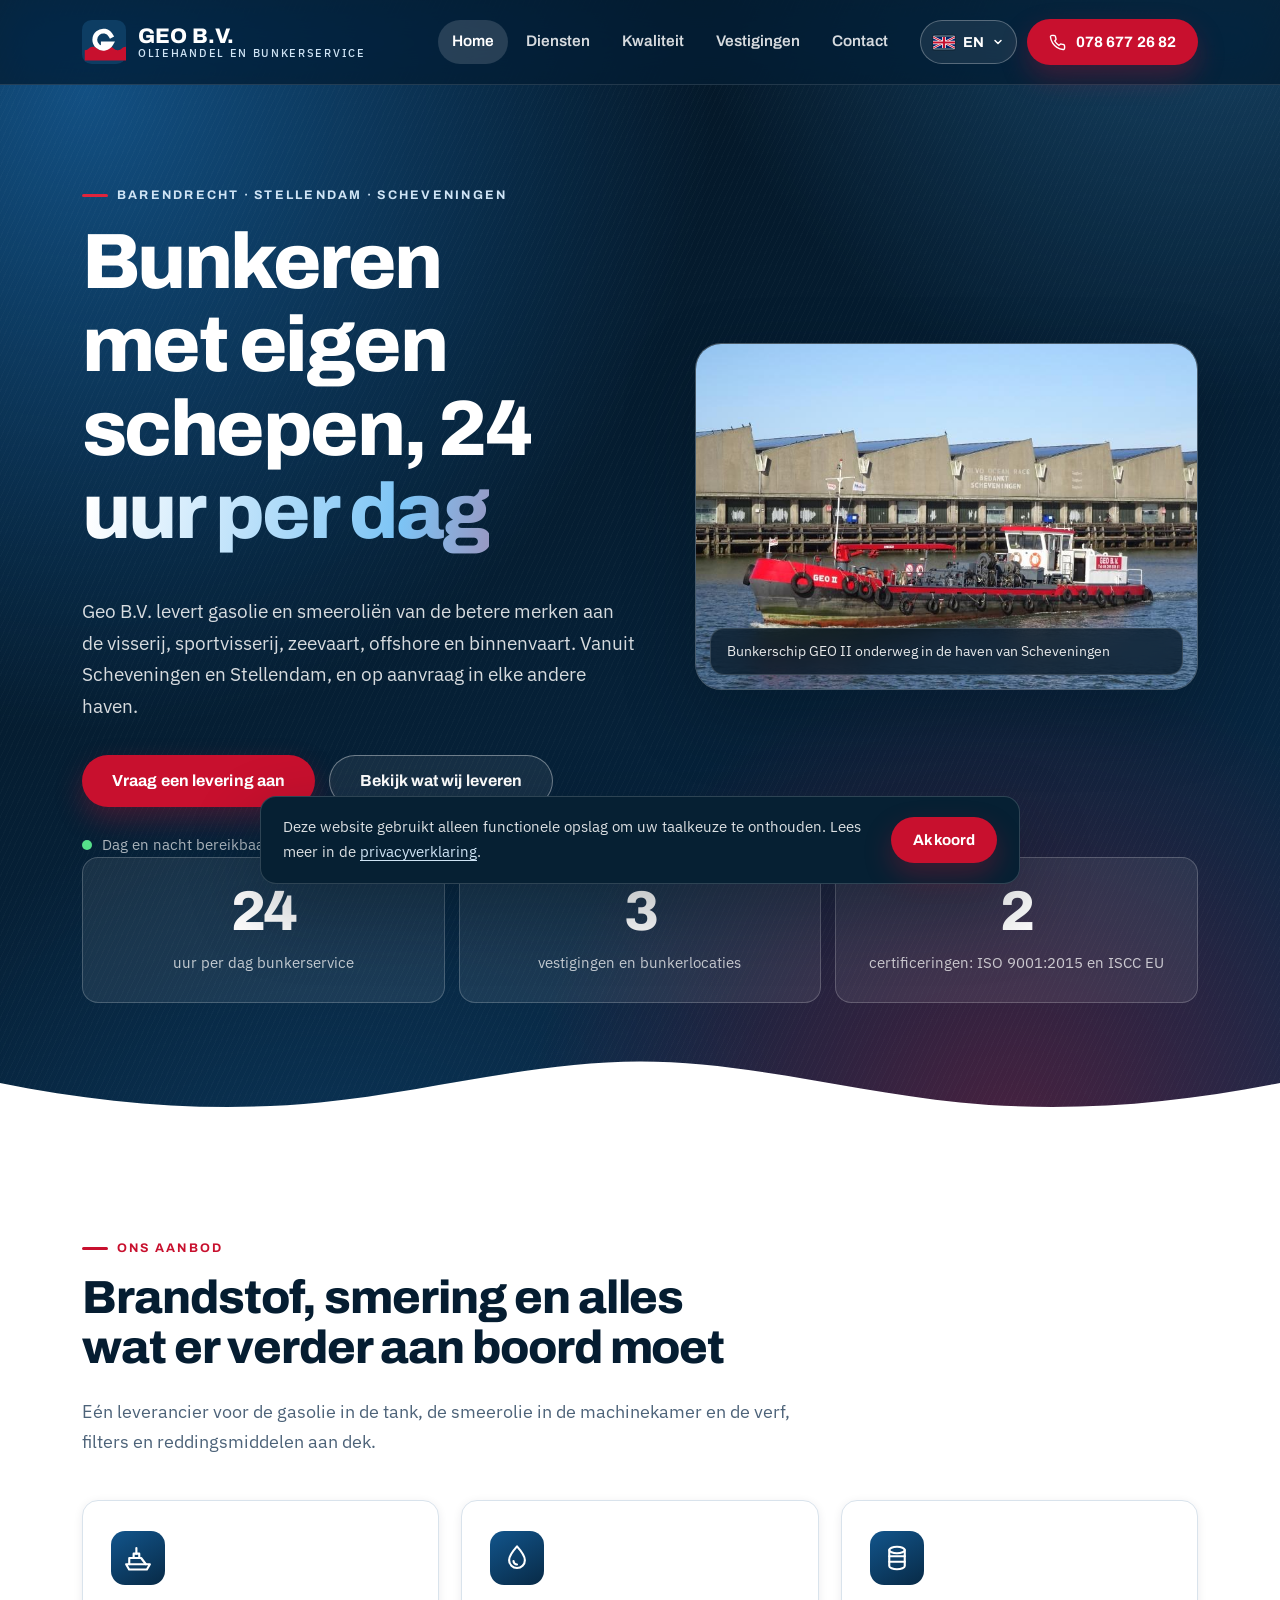
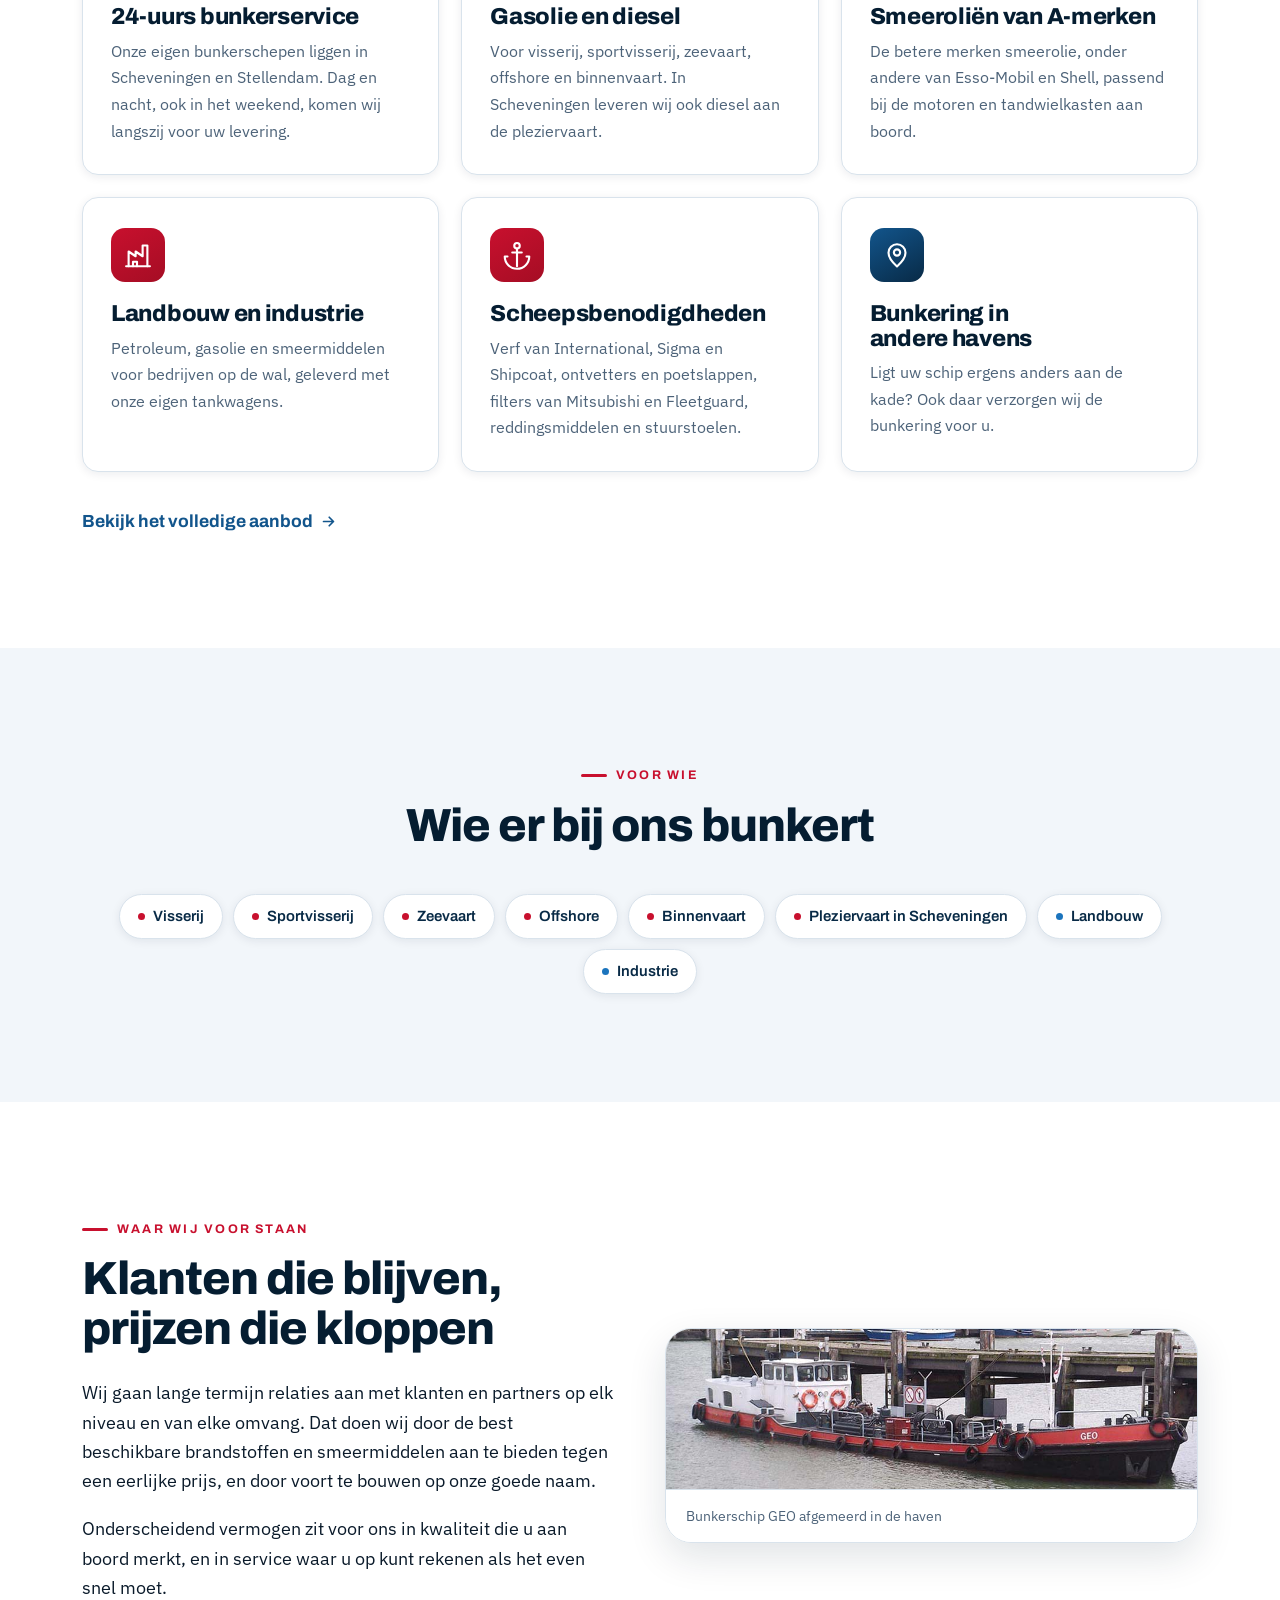
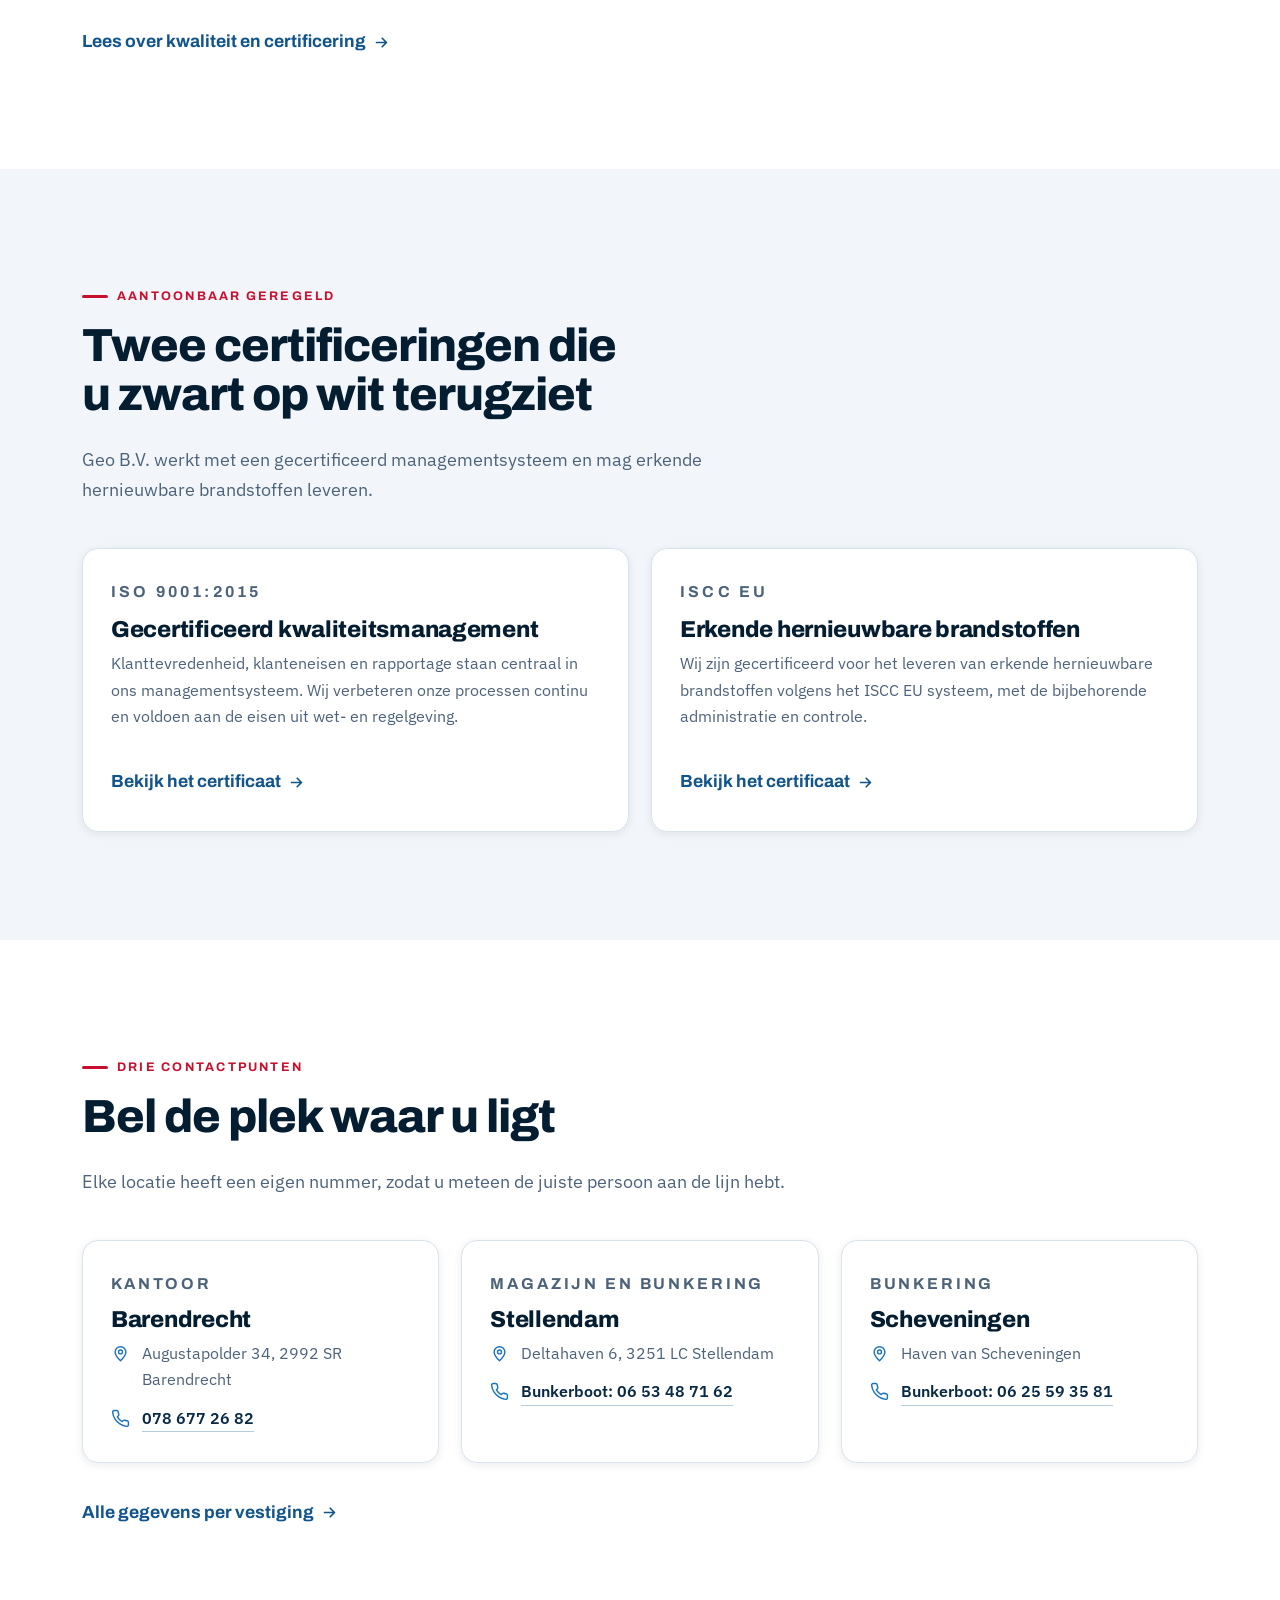
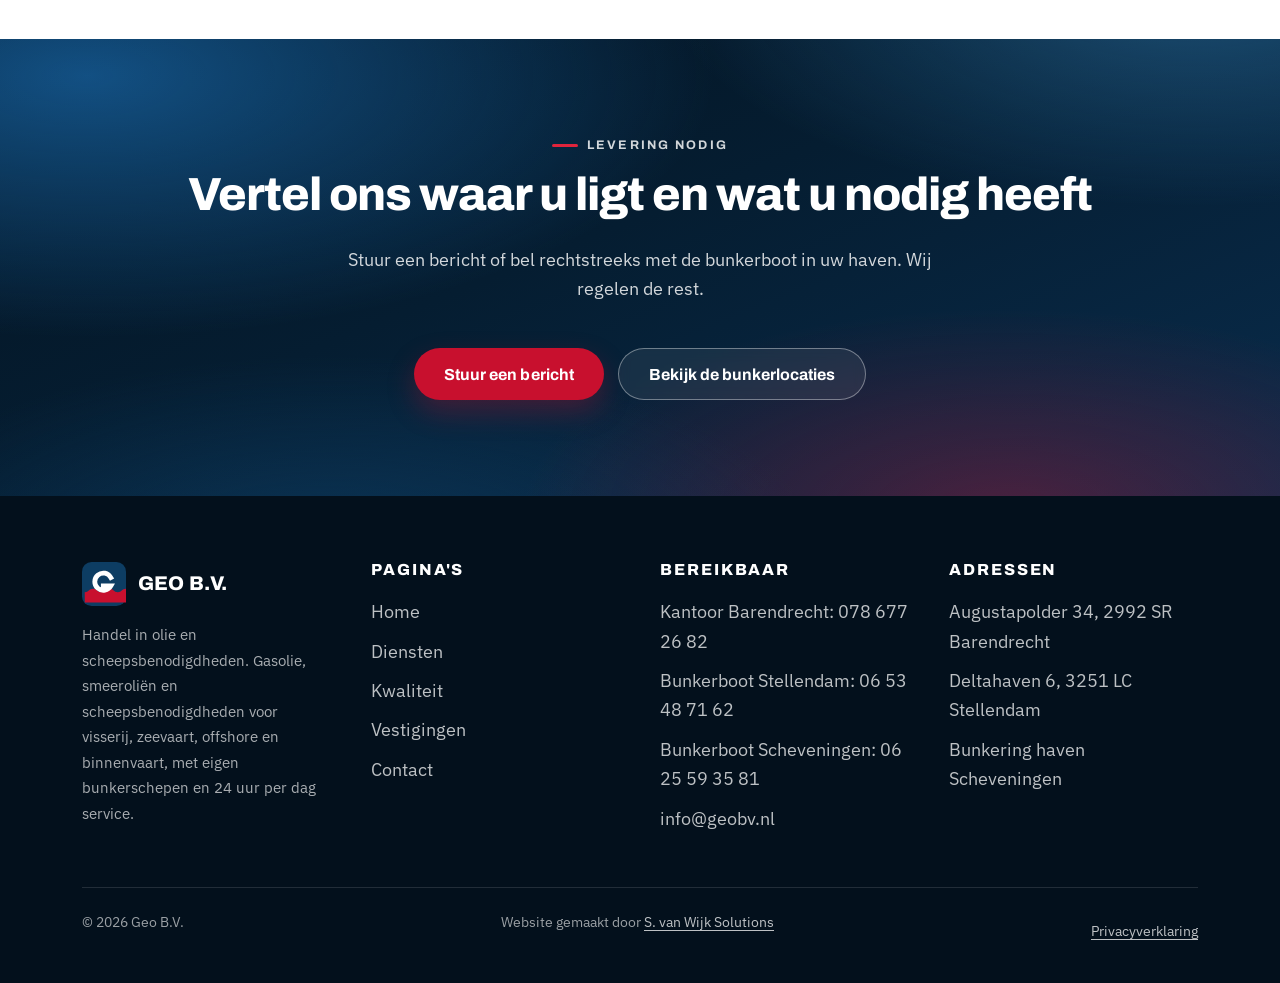
==== index.html @ a7a68b5f "Projectbasis: huisstijl, header/footer, homepage en Pages-workflow Losse HTML/CSS/JS zonder framewor" ====
<!DOCTYPE html>
<html lang="nl">
<head>
<meta charset="UTF-8">
<meta name="viewport" content="width=device-width, initial-scale=1.0">
<meta name="robots" content="noindex, nofollow">
<title>Geo B.V. | Oliehandel en 24-uurs bunkerservice</title>
<meta name="description" content="Geo B.V. levert gasolie, smeeroliën en scheepsbenodigdheden met eigen bunkerschepen vanuit Scheveningen en Stellendam aan visserij, zeevaart, offshore en binnenvaart.">
<link rel="canonical" href="https://svanwijksolutions.github.io/geo/index.html">
<link rel="alternate" hreflang="nl" href="https://svanwijksolutions.github.io/geo/index.html?lang=nl">
<link rel="alternate" hreflang="en" href="https://svanwijksolutions.github.io/geo/index.html?lang=en">
<link rel="alternate" hreflang="x-default" href="https://svanwijksolutions.github.io/geo/index.html">
<link rel="icon" href="assets/images/favicon.svg" type="image/svg+xml">
<link rel="icon" href="assets/images/favicon.ico" sizes="any">
<link rel="apple-touch-icon" href="assets/images/apple-touch-icon.png">
<meta property="og:type" content="website">
<meta property="og:locale" content="nl_NL">
<meta property="og:site_name" content="Geo B.V.">
<meta property="og:title" content="Geo B.V. | Oliehandel en 24-uurs bunkerservice">
<meta property="og:description" content="Gasolie, smeeroliën en scheepsbenodigdheden met eigen bunkerschepen vanuit Scheveningen en Stellendam.">
<meta property="og:url" content="https://svanwijksolutions.github.io/geo/index.html">
<meta property="og:image" content="https://svanwijksolutions.github.io/geo/assets/images/bunkerschip-geo-ii-scheveningen.jpg">
<meta name="twitter:card" content="summary_large_image">
<link rel="preconnect" href="https://fonts.googleapis.com">
<link rel="preconnect" href="https://fonts.gstatic.com" crossorigin>
<link href="https://fonts.googleapis.com/css2?family=Archivo:wght@400..900&family=IBM+Plex+Sans:wght@400;500;600&display=swap" rel="stylesheet">
<link rel="stylesheet" href="style.css">
<script type="application/ld+json">
{
  "@context": "https://schema.org",
  "@type": "Organization",
  "name": "Geo B.V.",
  "description": "Handel in olie en scheepsbenodigdheden met 24-uurs bunkerservice.",
  "url": "https://www.geobv.nl/",
  "email": "info@geobv.nl",
  "telephone": "+31786772682",
  "address": {
    "@type": "PostalAddress",
    "streetAddress": "Augustapolder 34",
    "postalCode": "2992 SR",
    "addressLocality": "Barendrecht",
    "addressCountry": "NL"
  },
  "contactPoint": [
    { "@type": "ContactPoint", "contactType": "kantoor", "telephone": "+31786772682", "areaServed": "NL" },
    { "@type": "ContactPoint", "contactType": "bunkerboot Stellendam", "telephone": "+31653487162", "areaServed": "NL" },
    { "@type": "ContactPoint", "contactType": "bunkerboot Scheveningen", "telephone": "+31625593581", "areaServed": "NL" }
  ],
  "hasCredential": ["ISO 9001:2015", "ISCC EU"]
}
</script>
</head>
<body data-page="index">
<a class="skip-link" href="#main" data-i18n="a11y.skip">Direct naar de inhoud</a>
<div id="header-placeholder"></div>

<main id="main">

  <!-- Hero -->
  <section class="hero">
    <div class="aurora" aria-hidden="true"></div>
    <div class="grain" aria-hidden="true"></div>
    <div class="wrap">
      <div class="hero-grid">
        <div class="hero-copy">
          <p class="eyebrow eyebrow--light anim" data-i18n="hero.eyebrow">Barendrecht · Stellendam · Scheveningen</p>
          <h1 class="anim d1" data-i18n-html="hero.title">Bunkeren met eigen schepen, <span class="accent">24 uur per dag</span></h1>
          <p class="hero-sub anim d2" data-i18n="hero.sub">Geo B.V. levert gasolie en smeeroliën van de betere merken aan de visserij, sportvisserij, zeevaart, offshore en binnenvaart. Vanuit Scheveningen en Stellendam, en op aanvraag in elke andere haven.</p>
          <div class="hero-actions anim d3">
            <a class="btn btn--primary" href="contact.html#formulier" data-i18n="hero.ctaPrimary">Vraag een levering aan</a>
            <a class="btn btn--ghost" href="diensten.html" data-i18n="hero.ctaSecondary">Bekijk wat wij leveren</a>
          </div>
          <p class="hero-note anim d4"><span class="pulse-dot" aria-hidden="true"></span><span data-i18n="hero.note">Dag en nacht bereikbaar voor bunkeringen</span></p>
        </div>

        <figure class="hero-figure anim d2">
          <img src="assets/images/bunkerschip-geo-ii-scheveningen.jpg"
               width="768" height="528" loading="eager" decoding="async"
               alt="Bunkerschip GEO II van Geo B.V. vaart langs de kade in de haven van Scheveningen"
               data-i18n-attr="alt:img.heroShip">
          <figcaption data-i18n="hero.caption">Bunkerschip GEO II onderweg in de haven van Scheveningen</figcaption>
        </figure>
      </div>

      <div class="stats stats--onhero anim d5">
        <div class="stat">
          <span class="stat-num" data-count="24"><span class="value">24</span></span>
          <span class="stat-label" data-i18n="stats.hours">uur per dag bunkerservice</span>
        </div>
        <div class="stat">
          <span class="stat-num" data-count="3"><span class="value">3</span></span>
          <span class="stat-label" data-i18n="stats.locations">vestigingen en bunkerlocaties</span>
        </div>
        <div class="stat">
          <span class="stat-num" data-count="2"><span class="value">2</span></span>
          <span class="stat-label" data-i18n="stats.certs">certificeringen: ISO 9001:2015 en ISCC EU</span>
        </div>
      </div>
    </div>

    <svg class="hero-wave" viewBox="0 0 1440 90" preserveAspectRatio="none" aria-hidden="true" focusable="false">
      <path d="M0 46c120 24 240 34 360 22s240-46 360-46 240 34 360 46 240 2 360-22v44H0z" fill="#ffffff"></path>
    </svg>
  </section>

  <!-- Diensten -->
  <section class="section">
    <div class="wrap">
      <div class="section-head reveal">
        <p class="eyebrow" data-i18n="services.eyebrow">Ons aanbod</p>
        <h2 data-i18n="services.title">Brandstof, smering en alles wat er verder aan boord moet</h2>
        <p class="lead" data-i18n="services.lead">Eén leverancier voor de gasolie in de tank, de smeerolie in de machinekamer en de verf, filters en reddingsmiddelen aan dek.</p>
      </div>

      <div class="grid grid--3">
        <article class="card reveal s1">
          <div class="card-icon" aria-hidden="true">
            <svg viewBox="0 0 24 24" fill="none" stroke="#ffffff" stroke-width="1.7" stroke-linecap="round" stroke-linejoin="round"><path d="M2.5 17h19l-2.4 4.2H4.9z"></path><path d="M5 17v-5h9.5l3.8 5"></path><path d="M8.5 12V8.5H13V12"></path><path d="M10.7 8.5V4"></path></svg>
          </div>
          <h3 data-i18n="services.s1.title">24-uurs bunkerservice</h3>
          <p data-i18n="services.s1.text">Onze eigen bunkerschepen liggen in Scheveningen en Stellendam. Dag en nacht, ook in het weekend, komen wij langszij voor uw levering.</p>
        </article>

        <article class="card reveal s2">
          <div class="card-icon" aria-hidden="true">
            <svg viewBox="0 0 24 24" fill="none" stroke="#ffffff" stroke-width="1.7" stroke-linecap="round" stroke-linejoin="round"><path d="M12 2.7s6.3 7 6.3 11a6.3 6.3 0 1 1-12.6 0c0-4 6.3-11 6.3-11z"></path><path d="M9.2 14.4a2.8 2.8 0 0 0 2.8 2.8"></path></svg>
          </div>
          <h3 data-i18n="services.s2.title">Gasolie en diesel</h3>
          <p data-i18n="services.s2.text">Voor visserij, sportvisserij, zeevaart, offshore en binnenvaart. In Scheveningen leveren wij ook diesel aan de pleziervaart.</p>
        </article>

        <article class="card reveal s3">
          <div class="card-icon" aria-hidden="true">
            <svg viewBox="0 0 24 24" fill="none" stroke="#ffffff" stroke-width="1.7" stroke-linecap="round" stroke-linejoin="round"><ellipse cx="12" cy="5.6" rx="6.2" ry="2.6"></ellipse><path d="M5.8 5.6v12.8c0 1.4 2.8 2.6 6.2 2.6s6.2-1.2 6.2-2.6V5.6"></path><path d="M5.8 10.6h12.4M5.8 15h12.4"></path></svg>
          </div>
          <h3 data-i18n="services.s3.title">Smeeroliën van A-merken</h3>
          <p data-i18n="services.s3.text">De betere merken smeerolie, onder andere van Esso-Mobil en Shell, passend bij de motoren en tandwielkasten aan boord.</p>
        </article>

        <article class="card reveal s1">
          <div class="card-icon card-icon--red" aria-hidden="true">
            <svg viewBox="0 0 24 24" fill="none" stroke="#ffffff" stroke-width="1.7" stroke-linecap="round" stroke-linejoin="round"><path d="M2.5 21h19"></path><path d="M4.5 21V9.2l5.6 3.8V9.2l5.6 3.8V4.4h3.8V21"></path><path d="M8 21v-3.6h3.2V21"></path></svg>
          </div>
          <h3 data-i18n="services.s4.title">Landbouw en industrie</h3>
          <p data-i18n="services.s4.text">Petroleum, gasolie en smeermiddelen voor bedrijven op de wal, geleverd met onze eigen tankwagens.</p>
        </article>

        <article class="card reveal s2">
          <div class="card-icon card-icon--red" aria-hidden="true">
            <svg viewBox="0 0 24 24" fill="none" stroke="#ffffff" stroke-width="1.7" stroke-linecap="round" stroke-linejoin="round"><circle cx="12" cy="4.6" r="2.2"></circle><path d="M12 6.8V21"></path><path d="M8.2 10h7.6"></path><path d="M4.4 13.2H2.2a9.8 9.8 0 0 0 19.6 0h-2.2"></path></svg>
          </div>
          <h3 data-i18n="services.s5.title">Scheepsbenodigdheden</h3>
          <p data-i18n="services.s5.text">Verf van International, Sigma en Shipcoat, ontvetters en poetslappen, filters van Mitsubishi en Fleetguard, reddingsmiddelen en stuurstoelen.</p>
        </article>

        <article class="card reveal s3">
          <div class="card-icon" aria-hidden="true">
            <svg viewBox="0 0 24 24" fill="none" stroke="#ffffff" stroke-width="1.7" stroke-linecap="round" stroke-linejoin="round"><path d="M12 21.2s6.8-6.2 6.8-11a6.8 6.8 0 1 0-13.6 0c0 4.8 6.8 11 6.8 11z"></path><circle cx="12" cy="10" r="2.5"></circle></svg>
          </div>
          <h3 data-i18n="services.s6.title">Bunkering in andere havens</h3>
          <p data-i18n="services.s6.text">Ligt uw schip ergens anders aan de kade? Ook daar verzorgen wij de bunkering voor u.</p>
        </article>
      </div>

      <p class="reveal" style="margin-top:34px">
        <a class="textlink" href="diensten.html">
          <span data-i18n="services.more">Bekijk het volledige aanbod</span>
          <svg width="17" height="17" viewBox="0 0 24 24" fill="none" stroke="currentColor" stroke-width="2.4" stroke-linecap="round" stroke-linejoin="round" aria-hidden="true" focusable="false"><path d="M5 12h14M13 6l6 6-6 6"></path></svg>
        </a>
      </p>
    </div>
  </section>

  <!-- Sectoren -->
  <section class="section section--tight section--sand">
    <div class="wrap">
      <div class="section-head section-head--center reveal">
        <p class="eyebrow" data-i18n="sectors.eyebrow">Voor wie</p>
        <h2 data-i18n="sectors.title">Wie er bij ons bunkert</h2>
      </div>
      <ul class="chips reveal s1" style="justify-content:center">
        <li><span class="chip" data-i18n="sectors.c1">Visserij</span></li>
        <li><span class="chip" data-i18n="sectors.c2">Sportvisserij</span></li>
        <li><span class="chip" data-i18n="sectors.c3">Zeevaart</span></li>
        <li><span class="chip" data-i18n="sectors.c4">Offshore</span></li>
        <li><span class="chip" data-i18n="sectors.c5">Binnenvaart</span></li>
        <li><span class="chip" data-i18n="sectors.c6">Pleziervaart in Scheveningen</span></li>
        <li><span class="chip chip--plain" data-i18n="sectors.c7">Landbouw</span></li>
        <li><span class="chip chip--plain" data-i18n="sectors.c8">Industrie</span></li>
      </ul>
    </div>
  </section>

  <!-- Verhaal -->
  <section class="section">
    <div class="wrap">
      <div class="split">
        <div class="reveal">
          <p class="eyebrow" data-i18n="story.eyebrow">Waar wij voor staan</p>
          <h2 data-i18n="story.title">Klanten die blijven, prijzen die kloppen</h2>
          <p data-i18n="story.p1">Wij gaan lange termijn relaties aan met klanten en partners op elk niveau en van elke omvang. Dat doen wij door de best beschikbare brandstoffen en smeermiddelen aan te bieden tegen een eerlijke prijs, en door voort te bouwen op onze goede naam.</p>
          <p data-i18n="story.p2">Onderscheidend vermogen zit voor ons in kwaliteit die u aan boord merkt, en in service waar u op kunt rekenen als het even snel moet.</p>
          <p style="margin-top:24px">
            <a class="textlink" href="kwaliteit.html">
              <span data-i18n="story.link">Lees over kwaliteit en certificering</span>
              <svg width="17" height="17" viewBox="0 0 24 24" fill="none" stroke="currentColor" stroke-width="2.4" stroke-linecap="round" stroke-linejoin="round" aria-hidden="true" focusable="false"><path d="M5 12h14M13 6l6 6-6 6"></path></svg>
            </a>
          </p>
        </div>
        <figure class="band reveal s2">
          <img src="assets/images/bunkerschip-geo-afgemeerd.jpg"
               width="903" height="272" loading="lazy" decoding="async"
               alt="Bunkerschip GEO van Geo B.V. afgemeerd langs een houten steiger"
               data-i18n-attr="alt:img.shipMoored">
          <figcaption data-i18n="story.caption">Bunkerschip GEO afgemeerd in de haven</figcaption>
        </figure>
      </div>
    </div>
  </section>

  <!-- Certificering -->
  <section class="section section--sand">
    <div class="wrap">
      <div class="section-head reveal">
        <p class="eyebrow" data-i18n="certs.eyebrow">Aantoonbaar geregeld</p>
        <h2 data-i18n="certs.title">Twee certificeringen die u zwart op wit terugziet</h2>
        <p class="lead" data-i18n="certs.lead">Geo B.V. werkt met een gecertificeerd managementsysteem en mag erkende hernieuwbare brandstoffen leveren.</p>
      </div>

      <div class="grid grid--2">
        <article class="card reveal s1">
          <p class="card-index">ISO 9001:2015</p>
          <h3 data-i18n="certs.iso.title">Gecertificeerd kwaliteitsmanagement</h3>
          <p data-i18n="certs.iso.text">Klanttevredenheid, klanteneisen en rapportage staan centraal in ons managementsysteem. Wij verbeteren onze processen continu en voldoen aan de eisen uit wet- en regelgeving.</p>
          <div class="card-foot">
            <a class="textlink" href="kwaliteit.html">
              <span data-i18n="certs.iso.link">Bekijk het certificaat</span>
              <svg width="17" height="17" viewBox="0 0 24 24" fill="none" stroke="currentColor" stroke-width="2.4" stroke-linecap="round" stroke-linejoin="round" aria-hidden="true" focusable="false"><path d="M5 12h14M13 6l6 6-6 6"></path></svg>
            </a>
          </div>
        </article>

        <article class="card reveal s2">
          <p class="card-index">ISCC EU</p>
          <h3 data-i18n="certs.iscc.title">Erkende hernieuwbare brandstoffen</h3>
          <p data-i18n="certs.iscc.text">Wij zijn gecertificeerd voor het leveren van erkende hernieuwbare brandstoffen volgens het ISCC EU systeem, met de bijbehorende administratie en controle.</p>
          <div class="card-foot">
            <a class="textlink" href="kwaliteit.html">
              <span data-i18n="certs.iscc.link">Bekijk het certificaat</span>
              <svg width="17" height="17" viewBox="0 0 24 24" fill="none" stroke="currentColor" stroke-width="2.4" stroke-linecap="round" stroke-linejoin="round" aria-hidden="true" focusable="false"><path d="M5 12h14M13 6l6 6-6 6"></path></svg>
            </a>
          </div>
        </article>
      </div>
    </div>
  </section>

  <!-- Vestigingen -->
  <section class="section">
    <div class="wrap">
      <div class="section-head reveal">
        <p class="eyebrow" data-i18n="loc.eyebrow">Drie contactpunten</p>
        <h2 data-i18n="loc.title">Bel de plek waar u ligt</h2>
        <p class="lead" data-i18n="loc.lead">Elke locatie heeft een eigen nummer, zodat u meteen de juiste persoon aan de lijn hebt.</p>
      </div>

      <div class="grid grid--3">
        <article class="card loc-card reveal s1">
          <p class="loc-role" data-i18n="loc.a.role">Kantoor</p>
          <h3>Barendrecht</h3>
          <ul class="loc-list">
            <li>
              <svg viewBox="0 0 24 24" fill="none" stroke="currentColor" stroke-width="1.8" stroke-linecap="round" stroke-linejoin="round" aria-hidden="true" focusable="false"><path d="M12 21.2s6.8-6.2 6.8-11a6.8 6.8 0 1 0-13.6 0c0 4.8 6.8 11 6.8 11z"></path><circle cx="12" cy="10" r="2.5"></circle></svg>
              <span>Augustapolder 34, 2992 SR Barendrecht</span>
            </li>
            <li>
              <svg viewBox="0 0 24 24" fill="none" stroke="currentColor" stroke-width="1.8" stroke-linecap="round" stroke-linejoin="round" aria-hidden="true" focusable="false"><path d="M22 16.9v3a2 2 0 0 1-2.2 2 19.8 19.8 0 0 1-8.6-3.1 19.5 19.5 0 0 1-6-6A19.8 19.8 0 0 1 2.1 4.2 2 2 0 0 1 4.1 2h3a2 2 0 0 1 2 1.7c.1 1 .4 1.9.7 2.8a2 2 0 0 1-.5 2.1L8.1 9.9a16 16 0 0 0 6 6l1.3-1.2a2 2 0 0 1 2.1-.5c.9.3 1.8.6 2.8.7a2 2 0 0 1 1.7 2z"></path></svg>
              <a href="tel:+31786772682">078 677 26 82</a>
            </li>
          </ul>
        </article>

        <article class="card loc-card reveal s2">
          <p class="loc-role" data-i18n="loc.b.role">Magazijn en bunkering</p>
          <h3>Stellendam</h3>
          <ul class="loc-list">
            <li>
              <svg viewBox="0 0 24 24" fill="none" stroke="currentColor" stroke-width="1.8" stroke-linecap="round" stroke-linejoin="round" aria-hidden="true" focusable="false"><path d="M12 21.2s6.8-6.2 6.8-11a6.8 6.8 0 1 0-13.6 0c0 4.8 6.8 11 6.8 11z"></path><circle cx="12" cy="10" r="2.5"></circle></svg>
              <span>Deltahaven 6, 3251 LC Stellendam</span>
            </li>
            <li>
              <svg viewBox="0 0 24 24" fill="none" stroke="currentColor" stroke-width="1.8" stroke-linecap="round" stroke-linejoin="round" aria-hidden="true" focusable="false"><path d="M22 16.9v3a2 2 0 0 1-2.2 2 19.8 19.8 0 0 1-8.6-3.1 19.5 19.5 0 0 1-6-6A19.8 19.8 0 0 1 2.1 4.2 2 2 0 0 1 4.1 2h3a2 2 0 0 1 2 1.7c.1 1 .4 1.9.7 2.8a2 2 0 0 1-.5 2.1L8.1 9.9a16 16 0 0 0 6 6l1.3-1.2a2 2 0 0 1 2.1-.5c.9.3 1.8.6 2.8.7a2 2 0 0 1 1.7 2z"></path></svg>
              <a href="tel:+31653487162"><span data-i18n="loc.boat">Bunkerboot</span>: 06 53 48 71 62</a>
            </li>
          </ul>
        </article>

        <article class="card loc-card reveal s3">
          <p class="loc-role" data-i18n="loc.c.role">Bunkering</p>
          <h3>Scheveningen</h3>
          <ul class="loc-list">
            <li>
              <svg viewBox="0 0 24 24" fill="none" stroke="currentColor" stroke-width="1.8" stroke-linecap="round" stroke-linejoin="round" aria-hidden="true" focusable="false"><path d="M12 21.2s6.8-6.2 6.8-11a6.8 6.8 0 1 0-13.6 0c0 4.8 6.8 11 6.8 11z"></path><circle cx="12" cy="10" r="2.5"></circle></svg>
              <span data-i18n="loc.c.place">Haven van Scheveningen</span>
            </li>
            <li>
              <svg viewBox="0 0 24 24" fill="none" stroke="currentColor" stroke-width="1.8" stroke-linecap="round" stroke-linejoin="round" aria-hidden="true" focusable="false"><path d="M22 16.9v3a2 2 0 0 1-2.2 2 19.8 19.8 0 0 1-8.6-3.1 19.5 19.5 0 0 1-6-6A19.8 19.8 0 0 1 2.1 4.2 2 2 0 0 1 4.1 2h3a2 2 0 0 1 2 1.7c.1 1 .4 1.9.7 2.8a2 2 0 0 1-.5 2.1L8.1 9.9a16 16 0 0 0 6 6l1.3-1.2a2 2 0 0 1 2.1-.5c.9.3 1.8.6 2.8.7a2 2 0 0 1 1.7 2z"></path></svg>
              <a href="tel:+31625593581"><span data-i18n="loc.boat">Bunkerboot</span>: 06 25 59 35 81</a>
            </li>
          </ul>
        </article>
      </div>

      <p class="reveal" style="margin-top:34px">
        <a class="textlink" href="vestigingen.html">
          <span data-i18n="loc.more">Alle gegevens per vestiging</span>
          <svg width="17" height="17" viewBox="0 0 24 24" fill="none" stroke="currentColor" stroke-width="2.4" stroke-linecap="round" stroke-linejoin="round" aria-hidden="true" focusable="false"><path d="M5 12h14M13 6l6 6-6 6"></path></svg>
        </a>
      </p>
    </div>
  </section>

  <!-- CTA -->
  <section class="cta-band">
    <div class="aurora" aria-hidden="true"></div>
    <div class="wrap cta-inner">
      <p class="eyebrow eyebrow--light" data-i18n="cta.eyebrow">Levering nodig</p>
      <h2 data-i18n="cta.title">Vertel ons waar u ligt en wat u nodig heeft</h2>
      <p data-i18n="cta.text">Stuur een bericht of bel rechtstreeks met de bunkerboot in uw haven. Wij regelen de rest.</p>
      <div class="cta-actions">
        <a class="btn btn--primary" href="contact.html#formulier" data-i18n="cta.button">Stuur een bericht</a>
        <a class="btn btn--ghost" href="vestigingen.html" data-i18n="cta.button2">Bekijk de bunkerlocaties</a>
      </div>
    </div>
  </section>

</main>

<div id="footer-placeholder"></div>

<div class="cookiebar" role="region" aria-label="Cookiemelding" data-i18n-attr="aria-label:cookie.aria">
  <p data-i18n-html="cookie.text">Deze website gebruikt alleen functionele opslag om uw taalkeuze te onthouden. Lees meer in de <a href="privacy.html">privacyverklaring</a>.</p>
  <button type="button" class="btn btn--primary btn--sm" data-i18n="cookie.accept">Akkoord</button>
</div>

<script src="js/script.js" defer></script>
</body>
</html>
---- style.css ----
/* ==========================================================================
   Geo B.V. — huisstijl blauw / rood / wit
   ========================================================================== */

:root {
  --navy-950: #03101c;
  --navy-900: #051d31;
  --navy-850: #06253c;
  --navy-800: #082a46;
  --navy-700: #0d3d63;
  --blue-600: #12558c;
  --blue-500: #1b74bd;
  --blue-400: #3f9ee0;
  --blue-200: #cfe4f5;
  --red-700: #a50d24;
  --red-600: #c8102e;
  --red-500: #e0243c;
  --white: #ffffff;
  --sand: #f2f6fa;
  --sand-2: #e8eff6;
  --line: #d9e3ec;
  --ink: #0a1a2a;
  --ink-soft: #4d6379;

  --font-display: "Archivo", "Arial Narrow", "Helvetica Neue", Helvetica, Arial, sans-serif;
  --font-body: "IBM Plex Sans", "Segoe UI", system-ui, -apple-system, Helvetica, Arial, sans-serif;

  --wrap: 1180px;
  --radius-s: 10px;
  --radius-m: 16px;
  --radius-l: 26px;

  --shadow-s: 0 2px 10px rgba(5, 29, 49, .08);
  --shadow-m: 0 14px 38px rgba(5, 29, 49, .12);
  --shadow-l: 0 28px 70px rgba(3, 16, 28, .30);

  --header-h: 84px;
  --ease: cubic-bezier(.22, .68, .32, 1);
}

*, *::before, *::after { box-sizing: border-box; }

html {
  scroll-behavior: smooth;
  scroll-padding-top: calc(var(--header-h) + 16px);
  -webkit-text-size-adjust: 100%;
}

body {
  margin: 0;
  font-family: var(--font-body);
  font-size: 17px;
  line-height: 1.68;
  color: var(--ink);
  background: var(--white);
  overflow-x: hidden;
}

img { max-width: 100%; display: block; }

h1, h2, h3, h4 {
  font-family: var(--font-display);
  color: var(--navy-900);
  margin: 0 0 .55em;
  line-height: 1.06;
  letter-spacing: -.022em;
  font-weight: 800;
  text-wrap: balance;
}

h1 { font-size: clamp(2.35rem, 6.2vw, 4.5rem); }
h2 { font-size: clamp(1.85rem, 3.9vw, 2.9rem); }
h3 { font-size: clamp(1.18rem, 1.9vw, 1.44rem); letter-spacing: -.012em; }
h4 { font-size: 1.05rem; letter-spacing: -.008em; }

p { margin: 0 0 1.15rem; }
p:last-child { margin-bottom: 0; }

a { color: var(--blue-600); text-decoration-thickness: 1px; text-underline-offset: 3px; }
a:hover { color: var(--red-600); }

ul { margin: 0 0 1.15rem; padding-left: 1.15rem; }
li { margin-bottom: .4rem; }

:focus-visible {
  outline: 3px solid var(--blue-400);
  outline-offset: 3px;
  border-radius: 4px;
}

.wrap { width: 100%; max-width: var(--wrap); margin: 0 auto; padding: 0 22px; }
.narrow { max-width: 820px; margin-left: auto; margin-right: auto; }

.section { padding: 76px 0; position: relative; }
.section--tight { padding: 56px 0; }
.section--sand { background: var(--sand); }
.section--line { border-top: 1px solid var(--line); }

.section-head { max-width: 720px; margin-bottom: 44px; }
.section-head--center { margin-left: auto; margin-right: auto; text-align: center; }

.eyebrow {
  display: inline-flex;
  align-items: center;
  gap: .55rem;
  font-family: var(--font-display);
  font-size: .78rem;
  font-weight: 700;
  letter-spacing: .18em;
  text-transform: uppercase;
  color: var(--red-600);
  margin: 0 0 .9rem;
}
.eyebrow::before {
  content: "";
  width: 26px;
  height: 3px;
  border-radius: 2px;
  background: var(--red-600);
}
.eyebrow--light { color: var(--blue-200); }
.eyebrow--light::before { background: var(--red-500); }

.lead { font-size: 1.1rem; color: var(--ink-soft); }
.lead-light { font-size: 1.1rem; color: rgba(255, 255, 255, .82); }

.skip-link {
  position: absolute;
  left: -9999px;
  top: 0;
  z-index: 200;
  background: var(--white);
  color: var(--navy-900);
  padding: 14px 20px;
  font-weight: 600;
  border-radius: 0 0 10px 0;
}
.skip-link:focus { left: 0; }

/* ---------- Knoppen ---------- */
.btn {
  display: inline-flex;
  align-items: center;
  justify-content: center;
  gap: .6rem;
  min-height: 52px;
  padding: 15px 30px;
  border: 0;
  border-radius: 999px;
  font-family: var(--font-display);
  font-size: 1rem;
  font-weight: 700;
  letter-spacing: .006em;
  line-height: 1.2;
  text-decoration: none;
  cursor: pointer;
  transition: transform .32s var(--ease), box-shadow .32s var(--ease), background-color .25s var(--ease), color .25s var(--ease);
}
.btn:hover { transform: translateY(-2px) scale(1.02); }
.btn:active { transform: translateY(0) scale(1); }

.btn--primary {
  background: var(--red-600);
  color: var(--white);
  box-shadow: 0 12px 28px rgba(200, 16, 46, .30);
}
.btn--primary:hover {
  background: var(--red-500);
  color: var(--white);
  box-shadow: 0 18px 40px rgba(200, 16, 46, .42);
}

.btn--ghost {
  background: rgba(255, 255, 255, .07);
  color: var(--white);
  border: 1.5px solid rgba(255, 255, 255, .38);
  backdrop-filter: blur(6px);
  -webkit-backdrop-filter: blur(6px);
}
.btn--ghost:hover {
  background: rgba(255, 255, 255, .16);
  border-color: rgba(255, 255, 255, .70);
  color: var(--white);
}

.btn--outline {
  background: transparent;
  color: var(--navy-800);
  border: 1.5px solid var(--line);
}
.btn--outline:hover { background: var(--navy-800); border-color: var(--navy-800); color: var(--white); }

.btn--sm { min-height: 46px; padding: 12px 22px; font-size: .94rem; }

.textlink {
  display: inline-flex;
  align-items: center;
  gap: .45rem;
  font-family: var(--font-display);
  font-weight: 700;
  color: var(--blue-600);
  text-decoration: none;
  border-bottom: 2px solid transparent;
  padding-bottom: 2px;
  transition: color .22s var(--ease), border-color .22s var(--ease);
}
.textlink:hover { color: var(--red-600); border-bottom-color: var(--red-600); }
.textlink svg { transition: transform .28s var(--ease); }
.textlink:hover svg { transform: translateX(4px); }
.textlink--light { color: var(--blue-200); }
.textlink--light:hover { color: var(--white); border-bottom-color: var(--red-500); }

/* ---------- Header ---------- */
.site-header {
  position: fixed;
  inset: 0 0 auto 0;
  z-index: 100;
  background: rgba(5, 29, 49, .78);
  backdrop-filter: blur(20px) saturate(150%);
  -webkit-backdrop-filter: blur(20px) saturate(150%);
  border-bottom: 1px solid rgba(255, 255, 255, .12);
  transition: background-color .3s var(--ease), border-color .3s var(--ease), box-shadow .3s var(--ease);
}
.site-header.scrolled {
  background: rgba(4, 22, 39, .95);
  box-shadow: 0 12px 34px rgba(3, 16, 28, .34);
}

.header-inner {
  display: flex;
  align-items: center;
  gap: 18px;
  height: var(--header-h);
  transition: height .3s var(--ease);
}
.site-header.scrolled .header-inner { height: 66px; }

.brand {
  display: inline-flex;
  align-items: center;
  gap: 12px;
  text-decoration: none;
  margin-right: auto;
  transition: transform .3s var(--ease);
}
.brand:hover { transform: scale(1.02); }
.brand-mark { width: 44px; height: 44px; flex: 0 0 auto; transition: width .3s var(--ease), height .3s var(--ease); }
.site-header.scrolled .brand-mark { width: 38px; height: 38px; }
.brand-text { display: flex; flex-direction: column; line-height: 1.05; }
.brand-name {
  font-family: var(--font-display);
  font-weight: 800;
  font-size: 1.32rem;
  letter-spacing: .01em;
  color: var(--white);
}
.brand-sub {
  font-size: .66rem;
  letter-spacing: .16em;
  text-transform: uppercase;
  color: var(--blue-200);
  font-weight: 500;
}

.nav-links { display: none; list-style: none; margin: 0; padding: 0; gap: 4px; }
.nav-links li { margin: 0; }
.nav-links a {
  display: inline-flex;
  align-items: center;
  min-height: 44px;
  padding: 8px 14px;
  border-radius: 999px;
  font-family: var(--font-display);
  font-size: .96rem;
  font-weight: 600;
  color: rgba(255, 255, 255, .84);
  text-decoration: none;
  transition: color .22s var(--ease), background-color .22s var(--ease);
}
.nav-links a:hover { color: var(--white); background: rgba(255, 255, 255, .12); }
.nav-links a.is-current { color: var(--white); background: rgba(255, 255, 255, .14); }

.header-actions { display: flex; align-items: center; gap: 10px; }
.header-cta { display: none; }

/* Taalswitcher (desktop dropdown met vlaggen) */
.lang-switch { display: none; position: relative; }
.lang-current {
  display: inline-flex;
  align-items: center;
  gap: 8px;
  min-height: 44px;
  padding: 8px 12px;
  border-radius: 999px;
  border: 1.5px solid rgba(255, 255, 255, .28);
  background: rgba(255, 255, 255, .08);
  color: var(--white);
  font-family: var(--font-display);
  font-weight: 700;
  font-size: .9rem;
  cursor: pointer;
  transition: background-color .22s var(--ease), border-color .22s var(--ease);
}
.lang-current:hover { background: rgba(255, 255, 255, .17); border-color: rgba(255, 255, 255, .5); }
.lang-flag {
  width: 22px;
  height: 15px;
  border-radius: 2px;
  flex: 0 0 auto;
  display: inline-block;
  overflow: hidden;
  background: rgba(255, 255, 255, .2);
  box-shadow: 0 0 0 1px rgba(0, 0, 0, .18);
}
.lang-flag svg { width: 100%; height: 100%; display: block; }
.lang-caret { transition: transform .25s var(--ease); }
.lang-switch.open .lang-caret { transform: rotate(180deg); }

.lang-menu {
  position: absolute;
  top: calc(100% + 10px);
  right: 0;
  min-width: 178px;
  margin: 0;
  padding: 7px;
  list-style: none;
  background: #062033;
  border: 1px solid rgba(255, 255, 255, .16);
  border-radius: 14px;
  box-shadow: var(--shadow-l);
  opacity: 0;
  visibility: hidden;
  transform: translateY(-8px);
  transition: opacity .22s var(--ease), transform .22s var(--ease), visibility .22s var(--ease);
}
.lang-switch.open .lang-menu { opacity: 1; visibility: visible; transform: translateY(0); }
.lang-menu li { margin: 0; }
.lang-menu button {
  display: flex;
  align-items: center;
  gap: 10px;
  width: 100%;
  min-height: 44px;
  padding: 9px 12px;
  border: 0;
  border-radius: 9px;
  background: transparent;
  color: rgba(255, 255, 255, .88);
  font-family: var(--font-body);
  font-size: .95rem;
  font-weight: 500;
  text-align: left;
  cursor: pointer;
  transition: background-color .2s var(--ease), color .2s var(--ease);
}
.lang-menu button:hover { background: rgba(255, 255, 255, .12); color: var(--white); }
.lang-menu button[aria-checked="true"] { background: var(--blue-600); color: var(--white); font-weight: 600; }

/* Hamburger */
.menu-toggle {
  position: relative;
  z-index: 115;
  display: inline-flex;
  flex-direction: column;
  justify-content: center;
  align-items: center;
  gap: 5px;
  width: 48px;
  height: 48px;
  padding: 0;
  border: 1.5px solid rgba(255, 255, 255, .28);
  border-radius: 12px;
  background: rgba(255, 255, 255, .08);
  cursor: pointer;
  transition: background-color .22s var(--ease);
}
.menu-toggle:hover { background: rgba(255, 255, 255, .18); }
.menu-toggle span {
  display: block;
  width: 21px;
  height: 2px;
  border-radius: 2px;
  background: var(--white);
  transition: transform .3s var(--ease), opacity .2s var(--ease);
}
body.menu-open .menu-toggle span:nth-child(1) { transform: translateY(7px) rotate(45deg); }
body.menu-open .menu-toggle span:nth-child(2) { opacity: 0; }
body.menu-open .menu-toggle span:nth-child(3) { transform: translateY(-7px) rotate(-45deg); }

/* Mobiel menu */
.mobile-menu {
  position: fixed;
  inset: 0;
  background: #04182a;
  background-color: #04182a;
  width: 100vw;
  height: 100vh;
  height: 100dvh;
  z-index: 110;
  padding: calc(var(--header-h) + 18px) 22px 40px;
  overflow-y: auto;
  transform: translateX(100%);
  visibility: hidden;
  opacity: 0;
  transition: transform .4s var(--ease), opacity .4s var(--ease), visibility .4s var(--ease);
}
.mobile-menu.open { transform: translateX(0); visibility: visible; opacity: 1; }
body.menu-open .site-header { backdrop-filter: none; -webkit-backdrop-filter: none; background: transparent; border-color: transparent; box-shadow: none; }

.mobile-nav { list-style: none; margin: 0 0 26px; padding: 0; }
.mobile-nav li { margin: 0; border-bottom: 1px solid rgba(255, 255, 255, .10); }
.mobile-nav a {
  display: flex;
  align-items: center;
  min-height: 58px;
  padding: 14px 4px;
  font-family: var(--font-display);
  font-size: 1.3rem;
  font-weight: 700;
  color: var(--white);
  text-decoration: none;
}
.mobile-nav a:hover, .mobile-nav a.is-current { color: var(--blue-400); }

.mobile-extra { display: flex; flex-direction: column; gap: 12px; }
.mobile-extra .btn { width: 100%; }

.mobile-lang { margin-top: 26px; }
.mobile-lang-label {
  font-size: .74rem;
  letter-spacing: .18em;
  text-transform: uppercase;
  color: var(--blue-200);
  font-weight: 600;
  margin-bottom: 10px;
}
.mobile-lang-row { display: flex; gap: 10px; }
.mobile-lang-row button {
  display: inline-flex;
  align-items: center;
  gap: 9px;
  min-height: 48px;
  padding: 10px 18px;
  border-radius: 999px;
  border: 1.5px solid rgba(255, 255, 255, .26);
  background: rgba(255, 255, 255, .06);
  color: var(--white);
  font-family: var(--font-display);
  font-weight: 700;
  font-size: .95rem;
  cursor: pointer;
}
.mobile-lang-row button[aria-checked="true"] { background: var(--blue-600); border-color: var(--blue-500); }

/* ---------- Hero ---------- */
.hero {
  position: relative;
  isolation: isolate;
  padding: calc(var(--header-h) + 74px) 0 96px;
  overflow: hidden;
  color: var(--white);
}
.aurora {
  position: absolute;
  inset: -20% -10%;
  z-index: -2;
  background:
    radial-gradient(60% 60% at 14% 20%, rgba(27, 116, 189, .62), rgba(27, 116, 189, 0) 68%),
    radial-gradient(52% 52% at 86% 6%, rgba(63, 158, 224, .38), rgba(63, 158, 224, 0) 66%),
    radial-gradient(48% 48% at 74% 88%, rgba(200, 16, 46, .34), rgba(200, 16, 46, 0) 66%),
    radial-gradient(46% 46% at 30% 96%, rgba(13, 61, 99, .70), rgba(13, 61, 99, 0) 70%),
    linear-gradient(158deg, #03101c 0%, #051d31 46%, #0a3053 100%);
  animation: aurora-drift 30s ease-in-out infinite alternate;
}
@keyframes aurora-drift {
  0% { transform: translate3d(0, 0, 0) scale(1); }
  50% { transform: translate3d(-2.2%, 1.6%, 0) scale(1.05); }
  100% { transform: translate3d(2%, -1.4%, 0) scale(1.02); }
}
.grain {
  position: absolute;
  inset: 0;
  z-index: -1;
  pointer-events: none;
  background-image:
    repeating-linear-gradient(115deg, rgba(255, 255, 255, .045) 0 1px, transparent 1px 5px);
  opacity: .5;
}

.hero-grid {
  display: grid;
  grid-template-columns: 1fr;
  gap: 46px;
  align-items: center;
}
.hero-copy { max-width: 640px; }
.hero h1 { color: var(--white); font-size: clamp(2.5rem, 7.4vw, 4.9rem); letter-spacing: -.032em; }
.hero h1 .accent {
  background: linear-gradient(100deg, #ffffff 8%, #7cc4f5 32%, #e0243c 58%, #ffffff 84%);
  background-size: 260% 100%;
  -webkit-background-clip: text;
  background-clip: text;
  color: transparent;
  -webkit-text-fill-color: transparent;
  animation: sweep 9s linear infinite;
}
@keyframes sweep {
  0% { background-position: 0% 50%; }
  100% { background-position: 260% 50%; }
}
.hero-sub { font-size: clamp(1.02rem, 1.6vw, 1.18rem); color: rgba(255, 255, 255, .84); max-width: 560px; }
.hero-actions { display: flex; flex-wrap: wrap; gap: 14px; margin-top: 32px; }
.hero-note {
  margin-top: 26px;
  font-size: .92rem;
  color: rgba(255, 255, 255, .66);
  display: flex;
  align-items: center;
  gap: .6rem;
}
.pulse-dot {
  width: 10px;
  height: 10px;
  border-radius: 50%;
  background: #56e08a;
  box-shadow: 0 0 0 0 rgba(86, 224, 138, .7);
  animation: pulse 2.4s infinite;
  flex: 0 0 auto;
}
@keyframes pulse {
  0% { box-shadow: 0 0 0 0 rgba(86, 224, 138, .6); }
  70% { box-shadow: 0 0 0 12px rgba(86, 224, 138, 0); }
  100% { box-shadow: 0 0 0 0 rgba(86, 224, 138, 0); }
}

.hero-figure {
  position: relative;
  border-radius: var(--radius-l);
  overflow: hidden;
  border: 1px solid rgba(255, 255, 255, .22);
  background: rgba(255, 255, 255, .06);
  backdrop-filter: blur(8px);
  -webkit-backdrop-filter: blur(8px);
  box-shadow: var(--shadow-l);
  margin: 0;
}
.hero-figure img { width: 100%; height: 100%; object-fit: cover; object-position: center; aspect-ratio: 768 / 528; }
.hero-figure figcaption {
  position: absolute;
  left: 14px;
  bottom: 14px;
  right: 14px;
  padding: 11px 16px;
  border-radius: 14px;
  background: rgba(4, 22, 39, .74);
  backdrop-filter: blur(10px);
  -webkit-backdrop-filter: blur(10px);
  font-size: .85rem;
  color: rgba(255, 255, 255, .9);
  border: 1px solid rgba(255, 255, 255, .14);
}

.hero-wave { position: absolute; left: 0; right: 0; bottom: -1px; z-index: -1; width: 100%; height: auto; }

/* Compacte paginakop */
.page-hero {
  position: relative;
  isolation: isolate;
  overflow: hidden;
  color: var(--white);
  padding: calc(var(--header-h) + 62px) 0 72px;
}
.page-hero h1 { color: var(--white); }
.page-hero p { color: rgba(255, 255, 255, .82); max-width: 660px; font-size: 1.08rem; }

/* ---------- Statistieken ---------- */
.stats {
  display: grid;
  grid-template-columns: 1fr;
  gap: 14px;
}
.stat {
  background: var(--white);
  border: 1px solid var(--line);
  border-radius: var(--radius-m);
  padding: 26px 24px;
  box-shadow: var(--shadow-s);
  text-align: center;
}
.stat-num {
  font-family: var(--font-display);
  font-size: clamp(2.6rem, 5.4vw, 3.5rem);
  font-weight: 800;
  line-height: 1;
  letter-spacing: -.04em;
  color: var(--navy-800);
  display: block;
}
.stat-num .suffix { color: var(--red-600); }
.stat-label {
  display: block;
  margin-top: 10px;
  font-size: .95rem;
  color: var(--ink-soft);
}

.stats--onhero .stat {
  background: rgba(255, 255, 255, .08);
  border-color: rgba(255, 255, 255, .20);
  backdrop-filter: blur(12px);
  -webkit-backdrop-filter: blur(12px);
  box-shadow: none;
}
.stats--onhero .stat-num { color: var(--white); }
.stats--onhero .stat-num .suffix { color: #ff8a9c; }
.stats--onhero .stat-label { color: rgba(255, 255, 255, .74); }

/* ---------- Kaartrasters ---------- */
.grid { display: grid; gap: 22px; grid-template-columns: 1fr; align-items: stretch; }
.grid--2 { grid-template-columns: 1fr; }
.grid--3 { grid-template-columns: 1fr; }

.card {
  display: flex;
  flex-direction: column;
  height: 100%;
  background: var(--white);
  border: 1px solid var(--line);
  border-radius: var(--radius-m);
  padding: 30px 28px;
  box-shadow: var(--shadow-s);
  transition: transform .34s var(--ease), box-shadow .34s var(--ease), border-color .34s var(--ease);
}
.card:hover { transform: translateY(-4px); box-shadow: var(--shadow-m); border-color: #bcd3e6; }
.card h3 { margin-bottom: .5rem; }
.card p { color: var(--ink-soft); font-size: .99rem; }
.card ul { color: var(--ink-soft); font-size: .97rem; margin-bottom: 0; }
.card .card-foot { margin-top: auto; padding-top: 18px; }

.card--dark {
  background: linear-gradient(160deg, var(--navy-850), var(--navy-800));
  border-color: rgba(255, 255, 255, .14);
  color: var(--white);
}
.card--dark h3 { color: var(--white); }
.card--dark p, .card--dark ul { color: rgba(255, 255, 255, .78); }

.card-icon {
  width: 54px;
  height: 54px;
  margin-bottom: 20px;
  border-radius: 14px;
  background: linear-gradient(150deg, var(--blue-600), var(--navy-800));
  display: grid;
  place-items: center;
  flex: 0 0 auto;
}
.card-icon svg { width: 30px; height: 30px; }
.card-icon--red { background: linear-gradient(150deg, var(--red-600), var(--red-700)); }

.card-index {
  font-family: var(--font-display);
  font-size: .8rem;
  font-weight: 700;
  letter-spacing: .2em;
  color: var(--red-600);
  margin-bottom: 12px;
}

/* Chips */
.chips { display: flex; flex-wrap: wrap; gap: 10px; padding: 0; margin: 0; list-style: none; }
.chips li { margin: 0; }
.chip {
  display: inline-flex;
  align-items: center;
  gap: .5rem;
  padding: 9px 18px;
  border-radius: 999px;
  background: var(--white);
  border: 1px solid var(--line);
  font-family: var(--font-display);
  font-weight: 600;
  font-size: .93rem;
  color: var(--navy-800);
  box-shadow: var(--shadow-s);
}
.chip::before { content: ""; width: 7px; height: 7px; border-radius: 50%; background: var(--red-600); flex: 0 0 auto; }
.chip--plain::before { background: var(--blue-500); }

/* ---------- Beeldband ---------- */
.band {
  position: relative;
  border-radius: var(--radius-l);
  overflow: hidden;
  margin: 0;
  max-width: 900px;
  border: 1px solid var(--line);
  box-shadow: var(--shadow-m);
}
.band img { width: 100%; height: 100%; object-fit: cover; object-position: center; aspect-ratio: 2 / 1; }
.band figcaption {
  padding: 14px 20px;
  font-size: .9rem;
  color: var(--ink-soft);
  background: var(--white);
  border-top: 1px solid var(--line);
}

.split {
  display: grid;
  grid-template-columns: 1fr;
  gap: 40px;
  align-items: center;
}
.split--reverse .split-media { order: -1; }
.split-media { margin: 0; }
.split-media img {
  width: 100%;
  border-radius: var(--radius-m);
  object-fit: cover;
  object-position: center;
  aspect-ratio: 480 / 272;
  border: 1px solid var(--line);
  box-shadow: var(--shadow-m);
}
.split-media figcaption { margin-top: 12px; font-size: .88rem; color: var(--ink-soft); }

/* ---------- Vestigingen ---------- */
.loc-card { position: relative; overflow: hidden; }
.loc-card::after {
  content: "";
  position: absolute;
  inset: auto 0 0 0;
  height: 4px;
  background: linear-gradient(90deg, var(--blue-500), var(--red-600));
  transform: scaleX(0);
  transform-origin: left;
  transition: transform .45s var(--ease);
}
.loc-card:hover::after { transform: scaleX(1); }
.loc-role {
  font-family: var(--font-display);
  font-size: .74rem;
  font-weight: 700;
  letter-spacing: .18em;
  text-transform: uppercase;
  color: var(--red-600);
  margin-bottom: 10px;
}
.loc-list { list-style: none; padding: 0; margin: 0; font-size: .99rem; }
.loc-list li { display: flex; gap: 12px; align-items: flex-start; margin-bottom: 12px; color: var(--ink-soft); }
.loc-list li:last-child { margin-bottom: 0; }
.loc-list svg { width: 19px; height: 19px; flex: 0 0 auto; margin-top: 4px; color: var(--blue-500); }
.loc-list a { color: var(--navy-800); font-weight: 600; text-decoration: none; border-bottom: 1px solid rgba(18, 85, 140, .3); }
.loc-list a:hover { color: var(--red-600); border-bottom-color: var(--red-600); }

/* ---------- Certificaten ---------- */
.cert-grid { display: grid; grid-template-columns: 1fr; gap: 26px; }
.cert {
  display: flex;
  flex-direction: column;
  height: 100%;
  background: var(--white);
  border: 1px solid var(--line);
  border-radius: var(--radius-m);
  overflow: hidden;
  box-shadow: var(--shadow-s);
  transition: transform .34s var(--ease), box-shadow .34s var(--ease);
}
.cert:hover { transform: translateY(-4px); box-shadow: var(--shadow-m); }
.cert-media {
  margin: 0;
  padding: 26px 26px 0;
  background: linear-gradient(175deg, var(--sand-2), var(--white));
  display: flex;
  justify-content: center;
}
.cert-media img {
  width: 100%;
  max-width: 300px;
  height: auto;
  border-radius: 8px 8px 0 0;
  border: 1px solid var(--line);
  border-bottom: 0;
  box-shadow: 0 -8px 30px rgba(5, 29, 49, .12);
}
.cert-body { padding: 26px 28px 30px; display: flex; flex-direction: column; flex: 1; }
.cert-body h3 { margin-bottom: .45rem; }
.cert-body p { color: var(--ink-soft); font-size: .99rem; }
.cert-tag {
  display: inline-flex;
  align-self: flex-start;
  align-items: center;
  gap: .45rem;
  padding: 6px 14px;
  border-radius: 999px;
  background: var(--sand);
  border: 1px solid var(--line);
  font-family: var(--font-display);
  font-size: .78rem;
  font-weight: 700;
  letter-spacing: .1em;
  text-transform: uppercase;
  color: var(--blue-600);
  margin-bottom: 14px;
}

/* Documentenlijst */
.doc-list { list-style: none; margin: 0; padding: 0; display: grid; gap: 12px; grid-template-columns: 1fr; }
.doc-list li { margin: 0; }
.doc-list a {
  display: flex;
  align-items: center;
  gap: 14px;
  min-height: 60px;
  padding: 15px 20px;
  background: var(--white);
  border: 1px solid var(--line);
  border-radius: var(--radius-s);
  color: var(--navy-800);
  font-weight: 500;
  text-decoration: none;
  box-shadow: var(--shadow-s);
  transition: transform .28s var(--ease), border-color .28s var(--ease), color .28s var(--ease);
}
.doc-list a:hover { transform: translateX(4px); border-color: var(--blue-500); color: var(--blue-600); }
.doc-list svg { width: 20px; height: 20px; flex: 0 0 auto; color: var(--red-600); }
.doc-note { font-size: .92rem; color: var(--ink-soft); margin-top: 16px; }

/* ---------- CTA-band ---------- */
.cta-band {
  position: relative;
  isolation: isolate;
  overflow: hidden;
  color: var(--white);
  padding: 74px 0;
  text-align: center;
}
.cta-band h2 { color: var(--white); }
.cta-inner { display: flex; flex-direction: column; align-items: center; justify-content: center; text-align: center; }
.cta-inner p { color: rgba(255, 255, 255, .82); max-width: 620px; }
.cta-actions { display: flex; flex-wrap: wrap; gap: 14px; justify-content: center; margin-top: 26px; }

/* ---------- Formulier ---------- */
.contact-layout { display: grid; grid-template-columns: 1fr; gap: 26px; align-items: stretch; }
.form-card {
  background: var(--white);
  border: 1px solid var(--line);
  border-radius: var(--radius-m);
  padding: 32px 28px;
  box-shadow: var(--shadow-m);
  display: flex;
  flex-direction: column;
}
.form-card form { display: flex; flex-direction: column; flex: 1; }
.field { margin-bottom: 18px; }
.field label {
  display: block;
  font-family: var(--font-display);
  font-weight: 700;
  font-size: .9rem;
  color: var(--navy-800);
  margin-bottom: 7px;
}
.field input, .field textarea {
  width: 100%;
  min-height: 50px;
  padding: 13px 16px;
  font-family: var(--font-body);
  font-size: 1rem;
  color: var(--ink);
  background: var(--sand);
  border: 1.5px solid var(--line);
  border-radius: var(--radius-s);
  transition: border-color .22s var(--ease), background-color .22s var(--ease);
}
.field textarea { min-height: 138px; resize: vertical; }
.field input:focus, .field textarea:focus { background: var(--white); border-color: var(--blue-500); outline: none; }
.field-hp { position: absolute; left: -9999px; width: 1px; height: 1px; overflow: hidden; }
.form-actions { margin-top: auto; padding-top: 8px; }
.form-actions .btn { width: 100%; }
.form-status {
  margin-top: 16px;
  padding: 14px 18px;
  border-radius: var(--radius-s);
  background: #e9f5ec;
  border: 1px solid #b9dfc4;
  color: #14532d;
  font-size: .95rem;
  display: none;
}
.form-status.show { display: block; }

.info-card {
  background: linear-gradient(160deg, var(--navy-850), var(--navy-800));
  border: 1px solid rgba(255, 255, 255, .12);
  border-radius: var(--radius-m);
  padding: 32px 28px;
  color: var(--white);
  display: flex;
  flex-direction: column;
  justify-content: space-between;
  gap: 24px;
}
.info-card h2, .info-card h3 { color: var(--white); }
.info-block + .info-block { margin-top: 22px; }
.info-label {
  font-family: var(--font-display);
  font-size: .74rem;
  font-weight: 700;
  letter-spacing: .18em;
  text-transform: uppercase;
  color: var(--blue-200);
  margin-bottom: 8px;
}
.info-card a { color: var(--white); text-decoration: none; border-bottom: 1px solid rgba(255, 255, 255, .32); font-weight: 600; }
.info-card a:hover { color: #ffd0d7; border-bottom-color: #ffd0d7; }
.info-card p { color: rgba(255, 255, 255, .82); }

/* ---------- Cookiemelding ---------- */
.cookiebar {
  position: fixed;
  left: 16px;
  right: 16px;
  bottom: 16px;
  z-index: 120;
  display: none;
  gap: 18px;
  align-items: center;
  flex-wrap: wrap;
  max-width: 760px;
  margin: 0 auto;
  padding: 18px 22px;
  border-radius: var(--radius-m);
  background: #062033;
  border: 1px solid rgba(255, 255, 255, .16);
  box-shadow: var(--shadow-l);
  color: rgba(255, 255, 255, .86);
  font-size: .93rem;
}
.cookiebar.show { display: flex; }
.cookiebar p { margin: 0; flex: 1 1 300px; }
.cookiebar a { color: var(--blue-200); }
.cookiebar .btn { flex: 0 0 auto; }

/* ---------- Footer ---------- */
.site-footer { background: var(--navy-950); color: rgba(255, 255, 255, .74); padding: 66px 0 0; }
.footer-grid {
  display: grid;
  grid-template-columns: 1fr;
  gap: 34px;
  padding-bottom: 44px;
}
.footer-col h3 {
  color: var(--white);
  font-size: 1rem;
  letter-spacing: .12em;
  text-transform: uppercase;
  margin-bottom: 18px;
}
.footer-col ul { list-style: none; margin: 0; padding: 0; }
.footer-col li { margin-bottom: 10px; }
.footer-col a { color: rgba(255, 255, 255, .74); text-decoration: none; }
.footer-col a:hover { color: var(--white); }
.footer-brand { display: inline-flex; align-items: center; gap: 12px; margin-bottom: 16px; text-decoration: none; }
.footer-brand .brand-name { font-size: 1.24rem; }
.footer-about p { font-size: .95rem; color: rgba(255, 255, 255, .66); max-width: 340px; }

.footer-bottom {
  display: flex;
  flex-direction: column;
  align-items: center;
  gap: 12px;
  text-align: center;
  padding: 22px 0 30px;
  border-top: 1px solid rgba(255, 255, 255, .12);
  font-size: .88rem;
  color: rgba(255, 255, 255, .6);
}
.footer-bottom a { color: rgba(255, 255, 255, .74); }
.footer-bottom a:hover { color: var(--white); }

/* ---------- 404 ---------- */
.error-page {
  min-height: 74vh;
  display: flex;
  align-items: center;
  justify-content: center;
  text-align: center;
  color: var(--white);
  position: relative;
  isolation: isolate;
  overflow: hidden;
  padding: calc(var(--header-h) + 60px) 0 80px;
}
.error-code {
  font-family: var(--font-display);
  font-size: clamp(5rem, 18vw, 10rem);
  font-weight: 900;
  line-height: .9;
  letter-spacing: -.05em;
  color: rgba(255, 255, 255, .16);
  margin: 0;
}
.error-page h1 { color: var(--white); }
.error-page p { color: rgba(255, 255, 255, .8); max-width: 520px; margin-left: auto; margin-right: auto; }

/* ---------- Tekstpagina (privacy) ---------- */
.prose { max-width: 780px; }
.prose h2 { font-size: clamp(1.4rem, 2.6vw, 1.8rem); margin-top: 2.2rem; }
.prose h3 { margin-top: 1.6rem; }
.prose ul { color: var(--ink-soft); }
.prose table { width: 100%; border-collapse: collapse; margin: 1.2rem 0; font-size: .96rem; }
.prose th, .prose td { text-align: left; padding: 12px 14px; border-bottom: 1px solid var(--line); }
.prose th { font-family: var(--font-display); color: var(--navy-800); }
.table-scroll { overflow-x: auto; }

/* ---------- Beweging ---------- */
@keyframes fade-up {
  from { opacity: 0; transform: translateY(22px); }
  to { opacity: 1; transform: translateY(0); }
}
.anim { animation: fade-up .9s var(--ease) both; }
.d1 { animation-delay: .10s; }
.d2 { animation-delay: .20s; }
.d3 { animation-delay: .30s; }
.d4 { animation-delay: .40s; }
.d5 { animation-delay: .50s; }

/* Veilig scroll-reveal patroon: alleen actief zodra JS de klasse zet */
.js-motion .reveal { opacity: 0; transform: translateY(26px); transition: opacity .75s var(--ease), transform .75s var(--ease); }
.js-motion .reveal.in-view { opacity: 1; transform: translateY(0); }
.js-motion .reveal.s1 { transition-delay: .08s; }
.js-motion .reveal.s2 { transition-delay: .16s; }
.js-motion .reveal.s3 { transition-delay: .24s; }
.js-motion .reveal.s4 { transition-delay: .32s; }
.js-motion .reveal.s5 { transition-delay: .40s; }

@media (prefers-reduced-motion: reduce) {
  html { scroll-behavior: auto; }
  *, *::before, *::after {
    animation-duration: .001ms !important;
    animation-iteration-count: 1 !important;
    transition-duration: .001ms !important;
  }
  .anim { animation: none; opacity: 1; transform: none; }
  .js-motion .reveal { opacity: 1; transform: none; }
}

/* ==========================================================================
   Breakpoints
   ========================================================================== */

@media (min-width: 560px) {
  .stats { grid-template-columns: repeat(3, 1fr); }
  .doc-list { grid-template-columns: 1fr; }
  .footer-bottom { font-size: .9rem; }
}

@media (min-width: 768px) {
  body { font-size: 17.5px; }
  .section { padding: 96px 0; }
  .section--tight { padding: 66px 0; }
  .grid--2 { grid-template-columns: repeat(2, 1fr); }
  .cert-grid { grid-template-columns: repeat(2, 1fr); }
  .contact-layout { grid-template-columns: 1fr 1fr; }
  .split { grid-template-columns: 1fr 1fr; gap: 50px; }
  .lang-switch { display: block; }
  .mobile-lang { display: none; }
  .doc-list { grid-template-columns: repeat(2, 1fr); }
  .footer-grid { grid-template-columns: repeat(2, 1fr); gap: 34px 40px; }
  .footer-bottom {
    flex-direction: row;
    justify-content: space-between;
    align-items: center;
    text-align: left;
    gap: 20px;
  }
  .band img { aspect-ratio: 900 / 272; }
  .cta-band { padding: 96px 0; }
}

@media (min-width: 992px) {
  .nav-links { display: flex; }
  .header-cta { display: inline-flex; }
  .menu-toggle { display: none; }
  .grid--3 { grid-template-columns: repeat(3, 1fr); }
  .hero { padding: calc(var(--header-h) + 92px) 0 118px; }
  .hero-grid { grid-template-columns: 1.05fr .95fr; gap: 56px; }
  .footer-grid { grid-template-columns: repeat(4, 1fr); }
  .mobile-menu { display: none; }
  .page-hero { padding: calc(var(--header-h) + 84px) 0 92px; }
}

@media (min-width: 1200px) {
  .wrap { padding: 0 32px; }
  .section { padding: 108px 0; }
}
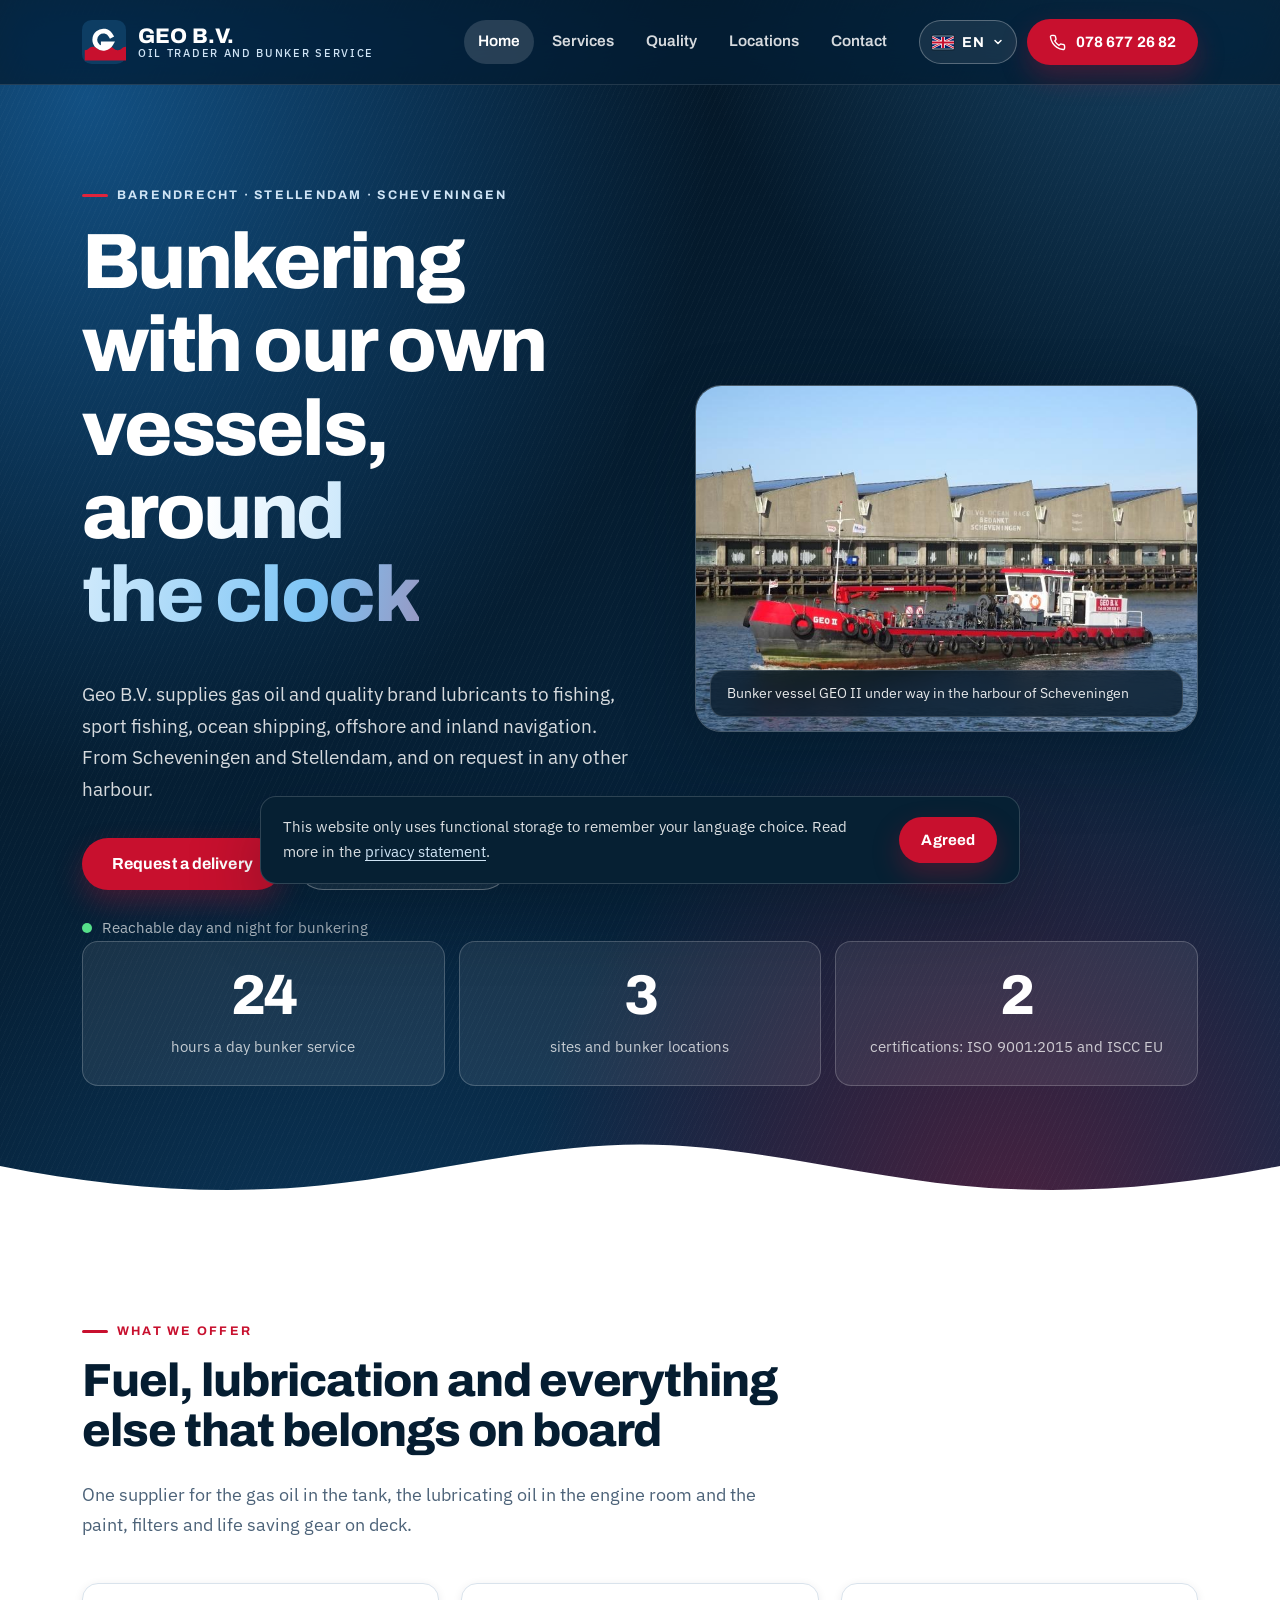
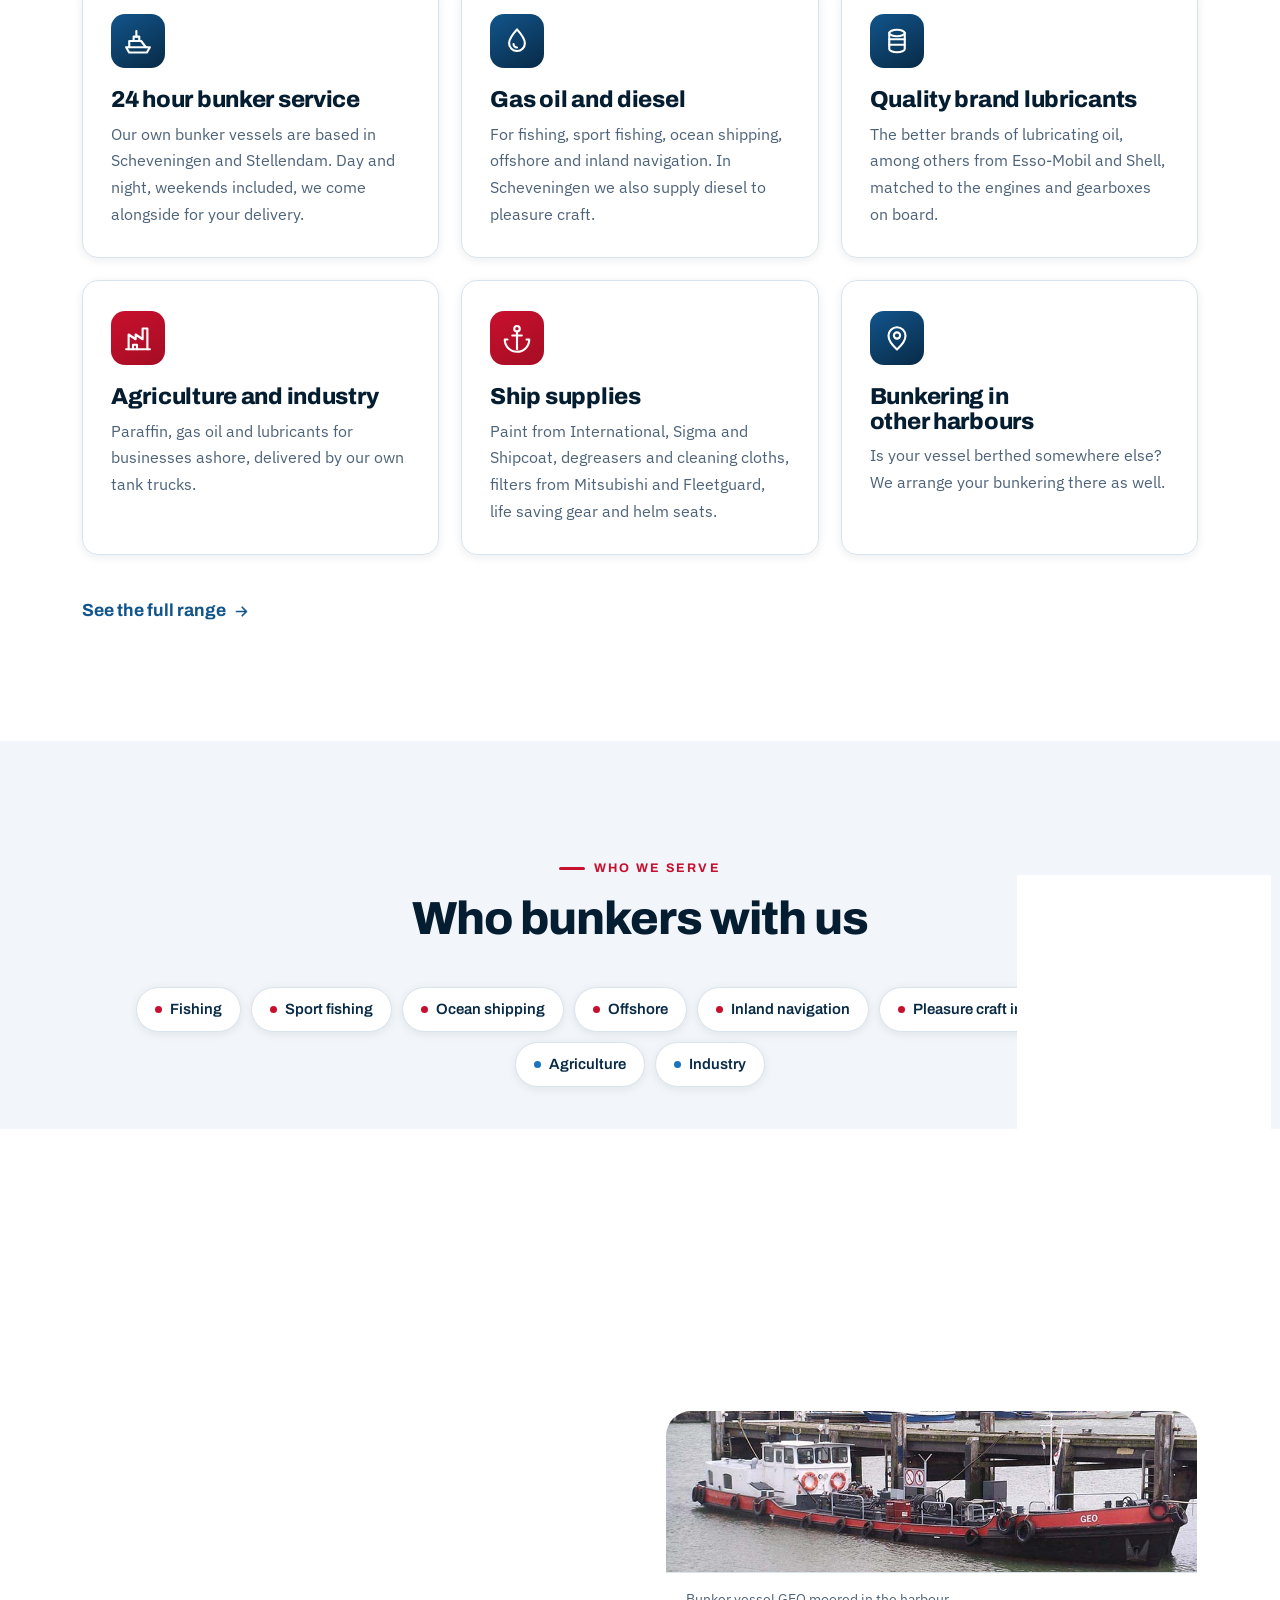
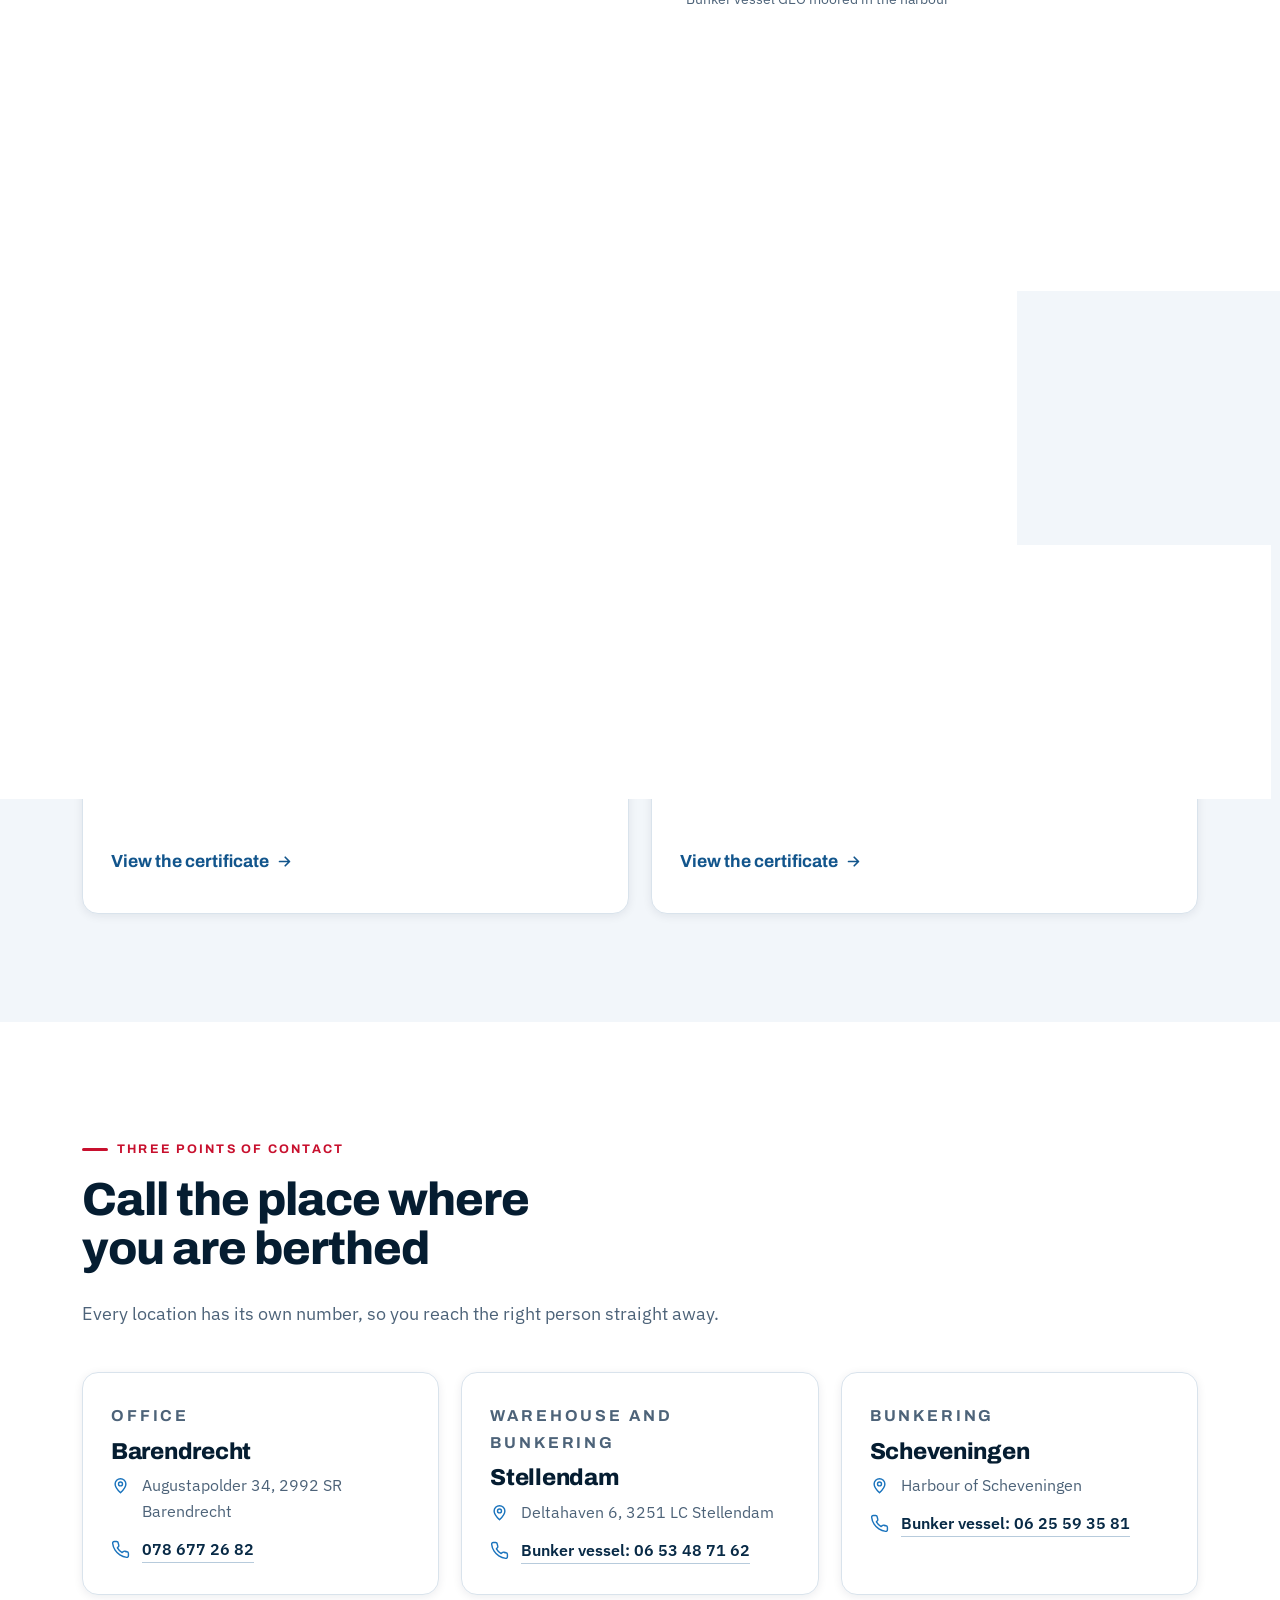
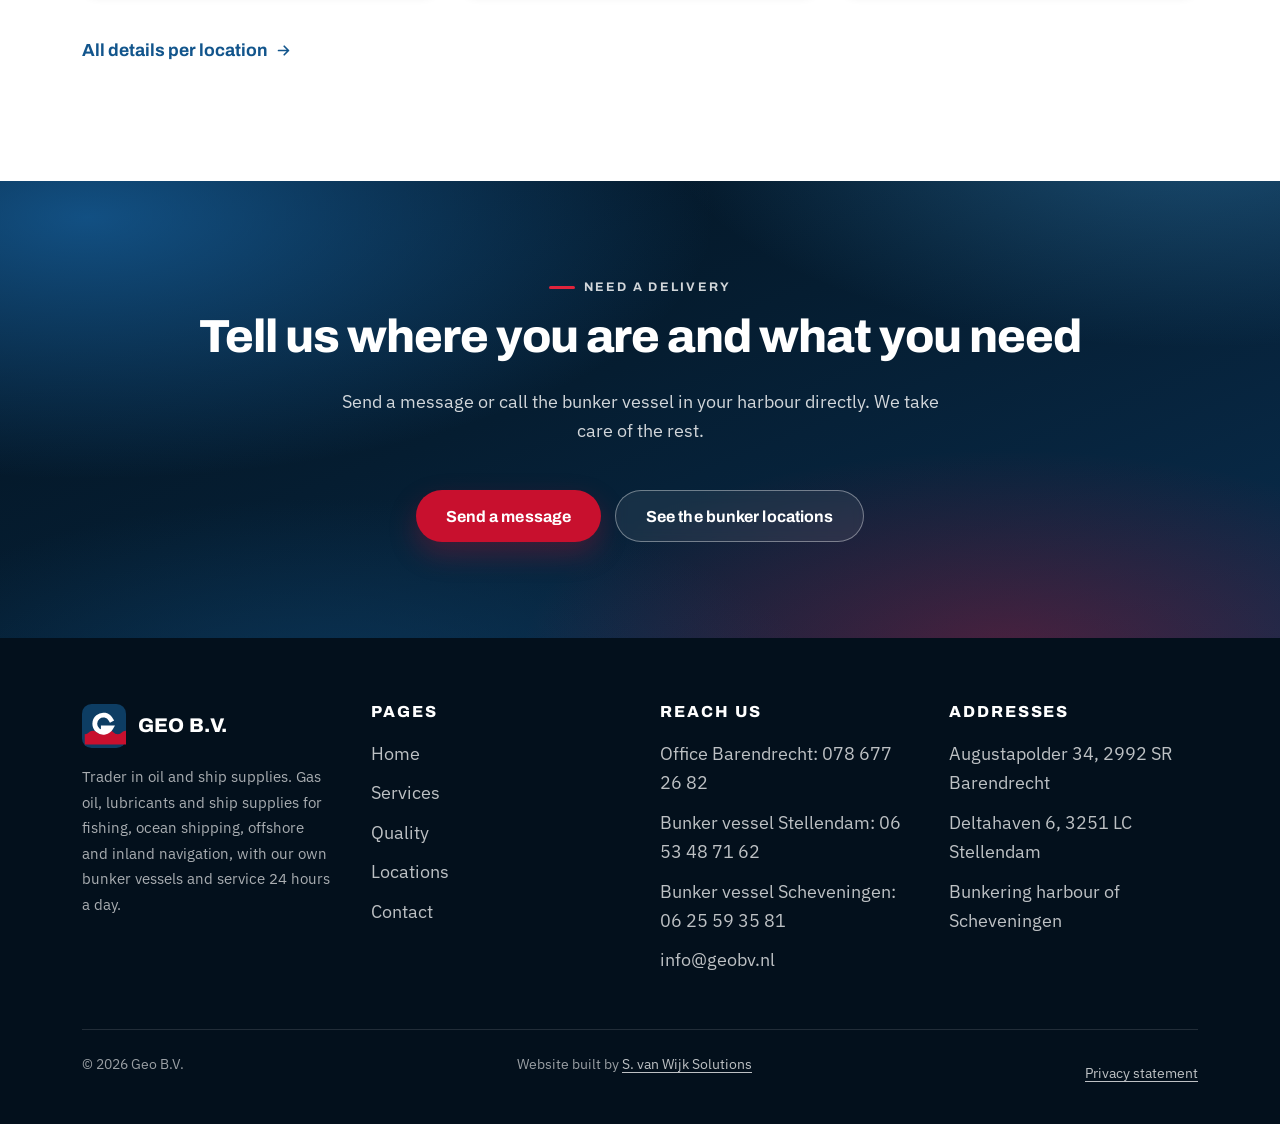
==== commit 4c66a13b: "Eindpolish na visuele QA op 480, 768, 992 en 1440 pixels Contactkaart vult nu de volledige kolomhoog" ====
--- a/index.html
+++ b/index.html
@@ -5,7 +5,7 @@
 <meta name="viewport" content="width=device-width, initial-scale=1.0">
 <meta name="robots" content="noindex, nofollow">
 <title>Geo B.V. | Oliehandel en 24-uurs bunkerservice</title>
-<meta name="description" content="Geo B.V. levert gasolie, smeeroliën en scheepsbenodigdheden met eigen bunkerschepen vanuit Scheveningen en Stellendam aan visserij, zeevaart, offshore en binnenvaart.">
+<meta name="description" content="Geo B.V. levert gasolie, smeeroliën en scheepsbenodigdheden met eigen bunkerschepen vanuit Scheveningen en Stellendam aan visserij, zeevaart en offshore.">
 <link rel="canonical" href="https://svanwijksolutions.github.io/geo/index.html">
 <link rel="alternate" hreflang="nl" href="https://svanwijksolutions.github.io/geo/index.html?lang=nl">
 <link rel="alternate" hreflang="en" href="https://svanwijksolutions.github.io/geo/index.html?lang=en">
--- a/style.css
+++ b/style.css
@@ -1,5 +1,5 @@
 /* ==========================================================================
-   Geo B.V. — huisstijl blauw / rood / wit
+   Geo B.V. huisstijl: blauw, rood en wit
    ========================================================================== */
 
 :root {
@@ -89,12 +89,10 @@
 }
 
 .wrap { width: 100%; max-width: var(--wrap); margin: 0 auto; padding: 0 22px; }
-.narrow { max-width: 820px; margin-left: auto; margin-right: auto; }
 
 .section { padding: 76px 0; position: relative; }
 .section--tight { padding: 56px 0; }
 .section--sand { background: var(--sand); }
-.section--line { border-top: 1px solid var(--line); }
 
 .section-head { max-width: 720px; margin-bottom: 44px; }
 .section-head--center { margin-left: auto; margin-right: auto; text-align: center; }
@@ -122,7 +120,6 @@
 .eyebrow--light::before { background: var(--red-500); }
 
 .lead { font-size: 1.1rem; color: var(--ink-soft); }
-.lead-light { font-size: 1.1rem; color: rgba(255, 255, 255, .82); }
 
 .skip-link {
   position: absolute;
@@ -193,22 +190,38 @@
 .btn--sm { min-height: 46px; padding: 12px 22px; font-size: .94rem; }
 
 .textlink {
+  position: relative;
   display: inline-flex;
   align-items: center;
   gap: .45rem;
+  min-height: 44px;
+  padding: 4px 0;
   font-family: var(--font-display);
   font-weight: 700;
   color: var(--blue-600);
   text-decoration: none;
-  border-bottom: 2px solid transparent;
-  padding-bottom: 2px;
-  transition: color .22s var(--ease), border-color .22s var(--ease);
-}
-.textlink:hover { color: var(--red-600); border-bottom-color: var(--red-600); }
+  transition: color .22s var(--ease);
+}
+.textlink::after {
+  content: "";
+  position: absolute;
+  left: 0;
+  right: 0;
+  bottom: 9px;
+  height: 2px;
+  border-radius: 2px;
+  background: currentColor;
+  transform: scaleX(0);
+  transform-origin: left center;
+  transition: transform .28s var(--ease);
+}
+.textlink:hover { color: var(--red-600); }
+.textlink:hover::after { transform: scaleX(1); }
 .textlink svg { transition: transform .28s var(--ease); }
 .textlink:hover svg { transform: translateX(4px); }
 .textlink--light { color: var(--blue-200); }
-.textlink--light:hover { color: var(--white); border-bottom-color: var(--red-500); }
+.textlink--light:hover { color: var(--white); }
+.textlink--light:hover::after { background: var(--red-500); }
 
 /* ---------- Header ---------- */
 .site-header {
@@ -262,6 +275,7 @@
   font-weight: 500;
 }
 
+.primary-nav { display: contents; }
 .nav-links { display: none; list-style: none; margin: 0; padding: 0; gap: 4px; }
 .nav-links li { margin: 0; }
 .nav-links a {
@@ -313,6 +327,7 @@
   box-shadow: 0 0 0 1px rgba(0, 0, 0, .18);
 }
 .lang-flag svg { width: 100%; height: 100%; display: block; }
+.lang-code { letter-spacing: .04em; }
 .lang-caret { transition: transform .25s var(--ease); }
 .lang-switch.open .lang-caret { transform: rotate(180deg); }
 
@@ -405,7 +420,7 @@
   transition: transform .4s var(--ease), opacity .4s var(--ease), visibility .4s var(--ease);
 }
 .mobile-menu.open { transform: translateX(0); visibility: visible; opacity: 1; }
-body.menu-open .site-header { backdrop-filter: none; -webkit-backdrop-filter: none; background: transparent; border-color: transparent; box-shadow: none; }
+body.menu-open .site-header { z-index: 115; backdrop-filter: none; -webkit-backdrop-filter: none; background: transparent; border-color: transparent; box-shadow: none; }
 
 .mobile-nav { list-style: none; margin: 0 0 26px; padding: 0; }
 .mobile-nav li { margin: 0; border-bottom: 1px solid rgba(255, 255, 255, .10); }
@@ -587,6 +602,7 @@
   box-shadow: var(--shadow-s);
   text-align: center;
 }
+.stat-num .value { font-variant-numeric: tabular-nums; }
 .stat-num {
   font-family: var(--font-display);
   font-size: clamp(2.6rem, 5.4vw, 3.5rem);
@@ -596,7 +612,6 @@
   color: var(--navy-800);
   display: block;
 }
-.stat-num .suffix { color: var(--red-600); }
 .stat-label {
   display: block;
   margin-top: 10px;
@@ -611,8 +626,8 @@
   -webkit-backdrop-filter: blur(12px);
   box-shadow: none;
 }
-.stats--onhero .stat-num { color: var(--white); }
-.stats--onhero .stat-num .suffix { color: #ff8a9c; }
+.stats--onhero .stat-num .value { font-variant-numeric: tabular-nums; }
+.stat-num { color: var(--white); }
 .stats--onhero .stat-label { color: rgba(255, 255, 255, .74); }
 
 /* ---------- Kaartrasters ---------- */
@@ -637,13 +652,6 @@
 .card ul { color: var(--ink-soft); font-size: .97rem; margin-bottom: 0; }
 .card .card-foot { margin-top: auto; padding-top: 18px; }
 
-.card--dark {
-  background: linear-gradient(160deg, var(--navy-850), var(--navy-800));
-  border-color: rgba(255, 255, 255, .14);
-  color: var(--white);
-}
-.card--dark h3 { color: var(--white); }
-.card--dark p, .card--dark ul { color: rgba(255, 255, 255, .78); }
 
 .card-icon {
   width: 54px;
@@ -692,7 +700,7 @@
   position: relative;
   border-radius: var(--radius-l);
   overflow: hidden;
-  margin: 0;
+  margin: 0 auto;
   max-width: 900px;
   border: 1px solid var(--line);
   box-shadow: var(--shadow-m);
@@ -712,7 +720,6 @@
   gap: 40px;
   align-items: center;
 }
-.split--reverse .split-media { order: -1; }
 .split-media { margin: 0; }
 .split-media img {
   width: 100%;
@@ -808,6 +815,7 @@
 /* Documentenlijst */
 .doc-list { list-style: none; margin: 0; padding: 0; display: grid; gap: 12px; grid-template-columns: 1fr; }
 .doc-list li { margin: 0; }
+.doc-list--one { grid-template-columns: 1fr !important; }
 .doc-list a {
   display: flex;
   align-items: center;
@@ -900,10 +908,17 @@
   display: flex;
   flex-direction: column;
   justify-content: space-between;
-  gap: 24px;
+  gap: 20px;
 }
 .info-card h2, .info-card h3 { color: var(--white); }
-.info-block + .info-block { margin-top: 22px; }
+.info-block { display: block; }
+.chips--light { gap: 8px; }
+.chip--light {
+  background: rgba(255, 255, 255, .10);
+  border-color: rgba(255, 255, 255, .24);
+  color: var(--white);
+  box-shadow: none;
+}
 .info-label {
   font-family: var(--font-display);
   font-size: .74rem;
@@ -923,7 +938,7 @@
   left: 16px;
   right: 16px;
   bottom: 16px;
-  z-index: 120;
+  z-index: 95;
   display: none;
   gap: 18px;
   align-items: center;
@@ -939,6 +954,7 @@
   font-size: .93rem;
 }
 .cookiebar.show { display: flex; }
+body.menu-open .cookiebar { display: none; }
 .cookiebar p { margin: 0; flex: 1 1 300px; }
 .cookiebar a { color: var(--blue-200); }
 .cookiebar .btn { flex: 0 0 auto; }
@@ -951,6 +967,7 @@
   gap: 34px;
   padding-bottom: 44px;
 }
+.footer-col h2,
 .footer-col h3 {
   color: var(--white);
   font-size: 1rem;
@@ -977,6 +994,7 @@
   font-size: .88rem;
   color: rgba(255, 255, 255, .6);
 }
+.footer-bottom .js-year { font-variant-numeric: tabular-nums; }
 .footer-bottom a { color: rgba(255, 255, 255, .74); }
 .footer-bottom a:hover { color: var(--white); }
 
@@ -1034,7 +1052,6 @@
 .js-motion .reveal.s2 { transition-delay: .16s; }
 .js-motion .reveal.s3 { transition-delay: .24s; }
 .js-motion .reveal.s4 { transition-delay: .32s; }
-.js-motion .reveal.s5 { transition-delay: .40s; }
 
 @media (prefers-reduced-motion: reduce) {
   html { scroll-behavior: auto; }
@@ -1050,6 +1067,10 @@
 /* ==========================================================================
    Breakpoints
    ========================================================================== */
+
+@media (max-width: 479px) {
+  .brand-sub { display: none; }
+}
 
 @media (min-width: 560px) {
   .stats { grid-template-columns: repeat(3, 1fr); }
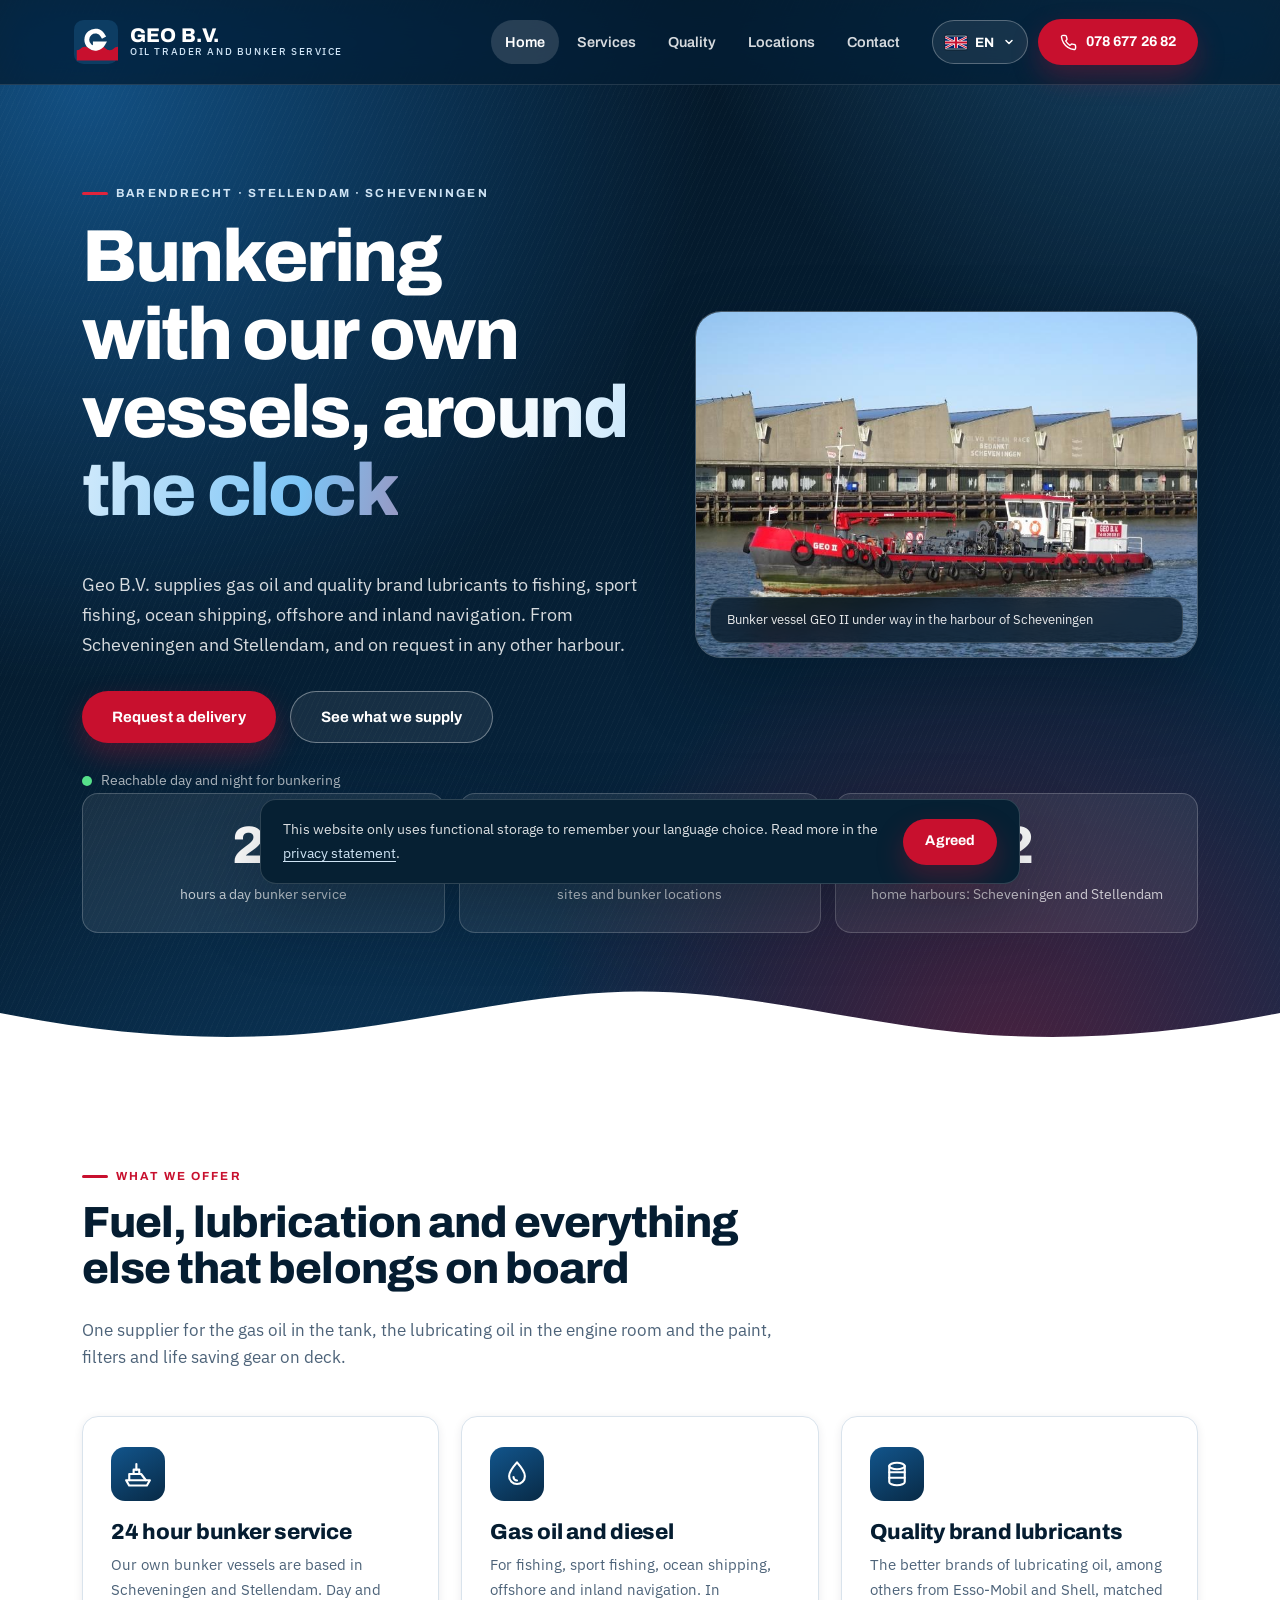
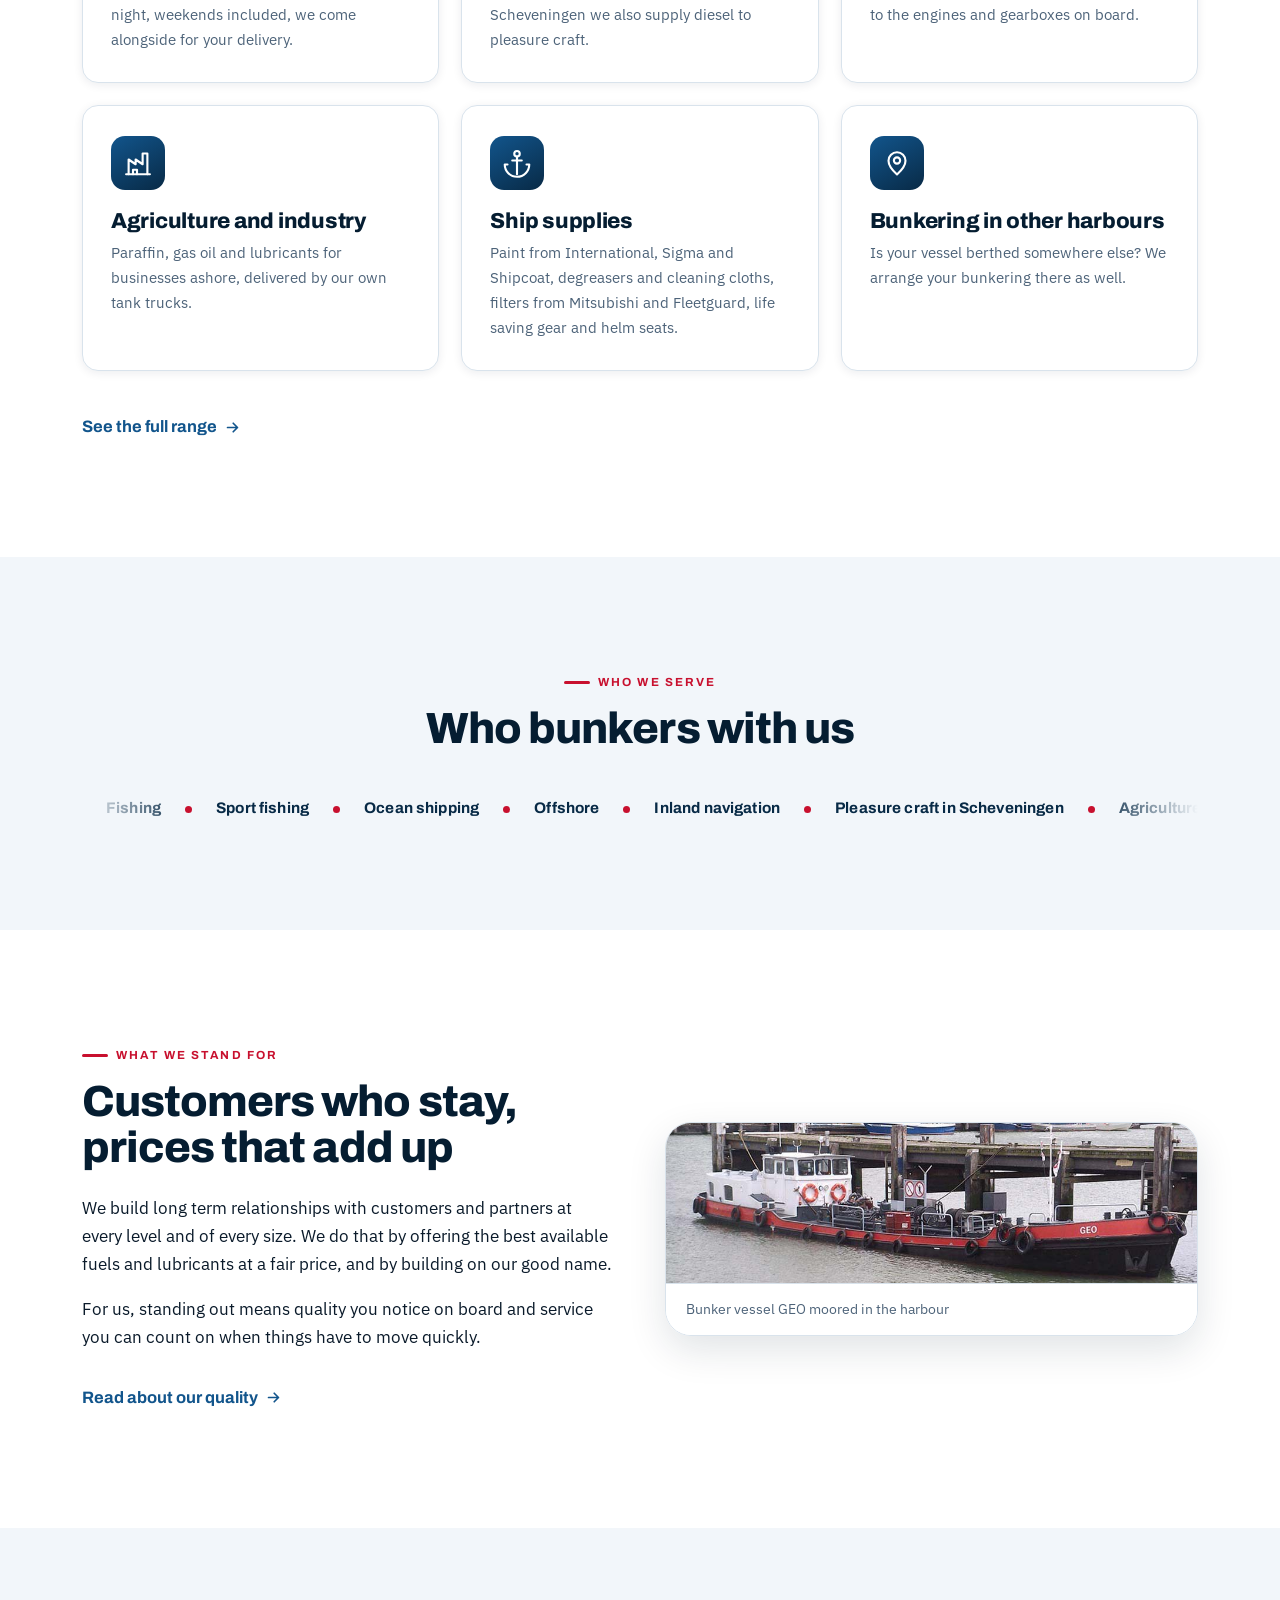
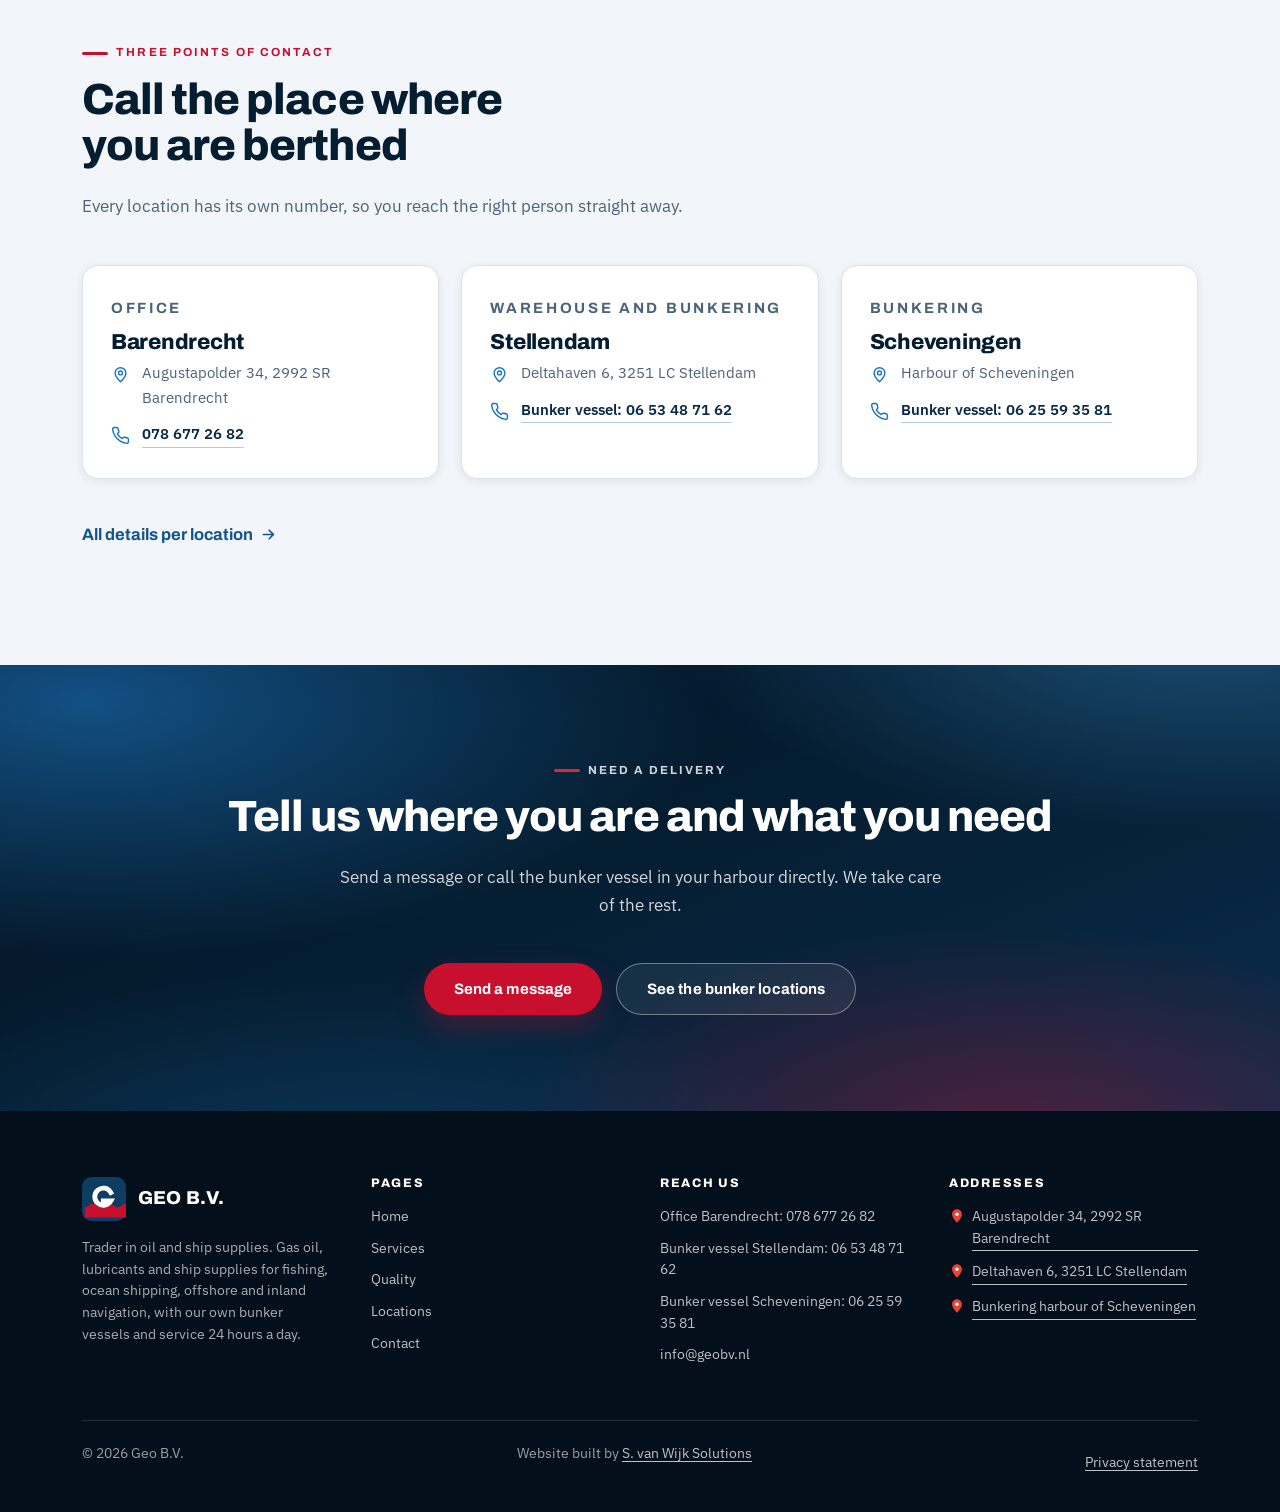
==== commit f8657a39: "Feedbackronde Geo: logo naar links, uniforme iconkleur, sectorenmarquee, footer en formulier - Logo " ====
--- a/index.html
+++ b/index.html
@@ -93,7 +93,7 @@
         </div>
         <div class="stat">
           <span class="stat-num" data-count="2"><span class="value">2</span></span>
-          <span class="stat-label" data-i18n="stats.certs">certificeringen: ISO 9001:2015 en ISCC EU</span>
+          <span class="stat-label" data-i18n="stats.harbours">thuishavens: Scheveningen en Stellendam</span>
         </div>
       </div>
     </div>
@@ -138,7 +138,7 @@
         </article>
 
         <article class="card reveal s1">
-          <div class="card-icon card-icon--red" aria-hidden="true">
+          <div class="card-icon" aria-hidden="true">
             <svg viewBox="0 0 24 24" fill="none" stroke="#ffffff" stroke-width="1.7" stroke-linecap="round" stroke-linejoin="round"><path d="M2.5 21h19"></path><path d="M4.5 21V9.2l5.6 3.8V9.2l5.6 3.8V4.4h3.8V21"></path><path d="M8 21v-3.6h3.2V21"></path></svg>
           </div>
           <h3 data-i18n="services.s4.title">Landbouw en industrie</h3>
@@ -146,7 +146,7 @@
         </article>
 
         <article class="card reveal s2">
-          <div class="card-icon card-icon--red" aria-hidden="true">
+          <div class="card-icon" aria-hidden="true">
             <svg viewBox="0 0 24 24" fill="none" stroke="#ffffff" stroke-width="1.7" stroke-linecap="round" stroke-linejoin="round"><circle cx="12" cy="4.6" r="2.2"></circle><path d="M12 6.8V21"></path><path d="M8.2 10h7.6"></path><path d="M4.4 13.2H2.2a9.8 9.8 0 0 0 19.6 0h-2.2"></path></svg>
           </div>
           <h3 data-i18n="services.s5.title">Scheepsbenodigdheden</h3>
@@ -178,16 +178,26 @@
         <p class="eyebrow" data-i18n="sectors.eyebrow">Voor wie</p>
         <h2 data-i18n="sectors.title">Wie er bij ons bunkert</h2>
       </div>
-      <ul class="chips reveal s1" style="justify-content:center">
-        <li><span class="chip" data-i18n="sectors.c1">Visserij</span></li>
-        <li><span class="chip" data-i18n="sectors.c2">Sportvisserij</span></li>
-        <li><span class="chip" data-i18n="sectors.c3">Zeevaart</span></li>
-        <li><span class="chip" data-i18n="sectors.c4">Offshore</span></li>
-        <li><span class="chip" data-i18n="sectors.c5">Binnenvaart</span></li>
-        <li><span class="chip" data-i18n="sectors.c6">Pleziervaart in Scheveningen</span></li>
-        <li><span class="chip chip--plain" data-i18n="sectors.c7">Landbouw</span></li>
-        <li><span class="chip chip--plain" data-i18n="sectors.c8">Industrie</span></li>
-      </ul>
+      <div class="marquee reveal s1" aria-label="Sectoren die bij ons bunkeren" data-i18n-attr="aria-label:sectors.aria">
+        <div class="marquee-track">
+          <span class="marquee-item" data-i18n="sectors.c1">Visserij</span>
+          <span class="marquee-item" data-i18n="sectors.c2">Sportvisserij</span>
+          <span class="marquee-item" data-i18n="sectors.c3">Zeevaart</span>
+          <span class="marquee-item" data-i18n="sectors.c4">Offshore</span>
+          <span class="marquee-item" data-i18n="sectors.c5">Binnenvaart</span>
+          <span class="marquee-item" data-i18n="sectors.c6">Pleziervaart in Scheveningen</span>
+          <span class="marquee-item" data-i18n="sectors.c7">Landbouw</span>
+          <span class="marquee-item" data-i18n="sectors.c8">Industrie</span>
+          <span class="marquee-item marquee-item--dup" aria-hidden="true" data-i18n="sectors.c1">Visserij</span>
+          <span class="marquee-item marquee-item--dup" aria-hidden="true" data-i18n="sectors.c2">Sportvisserij</span>
+          <span class="marquee-item marquee-item--dup" aria-hidden="true" data-i18n="sectors.c3">Zeevaart</span>
+          <span class="marquee-item marquee-item--dup" aria-hidden="true" data-i18n="sectors.c4">Offshore</span>
+          <span class="marquee-item marquee-item--dup" aria-hidden="true" data-i18n="sectors.c5">Binnenvaart</span>
+          <span class="marquee-item marquee-item--dup" aria-hidden="true" data-i18n="sectors.c6">Pleziervaart in Scheveningen</span>
+          <span class="marquee-item marquee-item--dup" aria-hidden="true" data-i18n="sectors.c7">Landbouw</span>
+          <span class="marquee-item marquee-item--dup" aria-hidden="true" data-i18n="sectors.c8">Industrie</span>
+        </div>
+      </div>
     </div>
   </section>
 
@@ -202,7 +212,7 @@
           <p data-i18n="story.p2">Onderscheidend vermogen zit voor ons in kwaliteit die u aan boord merkt, en in service waar u op kunt rekenen als het even snel moet.</p>
           <p style="margin-top:24px">
             <a class="textlink" href="kwaliteit.html">
-              <span data-i18n="story.link">Lees over kwaliteit en certificering</span>
+              <span data-i18n="story.link">Lees over onze kwaliteit</span>
               <svg width="17" height="17" viewBox="0 0 24 24" fill="none" stroke="currentColor" stroke-width="2.4" stroke-linecap="round" stroke-linejoin="round" aria-hidden="true" focusable="false"><path d="M5 12h14M13 6l6 6-6 6"></path></svg>
             </a>
           </p>
@@ -218,45 +228,8 @@
     </div>
   </section>
 
-  <!-- Certificering -->
+  <!-- Vestigingen -->
   <section class="section section--sand">
-    <div class="wrap">
-      <div class="section-head reveal">
-        <p class="eyebrow" data-i18n="certs.eyebrow">Aantoonbaar geregeld</p>
-        <h2 data-i18n="certs.title">Twee certificeringen die u zwart op wit terugziet</h2>
-        <p class="lead" data-i18n="certs.lead">Geo B.V. werkt met een gecertificeerd managementsysteem en mag erkende hernieuwbare brandstoffen leveren.</p>
-      </div>
-
-      <div class="grid grid--2">
-        <article class="card reveal s1">
-          <p class="card-index">ISO 9001:2015</p>
-          <h3 data-i18n="certs.iso.title">Gecertificeerd kwaliteitsmanagement</h3>
-          <p data-i18n="certs.iso.text">Klanttevredenheid, klanteneisen en rapportage staan centraal in ons managementsysteem. Wij verbeteren onze processen continu en voldoen aan de eisen uit wet- en regelgeving.</p>
-          <div class="card-foot">
-            <a class="textlink" href="kwaliteit.html">
-              <span data-i18n="certs.iso.link">Bekijk het certificaat</span>
-              <svg width="17" height="17" viewBox="0 0 24 24" fill="none" stroke="currentColor" stroke-width="2.4" stroke-linecap="round" stroke-linejoin="round" aria-hidden="true" focusable="false"><path d="M5 12h14M13 6l6 6-6 6"></path></svg>
-            </a>
-          </div>
-        </article>
-
-        <article class="card reveal s2">
-          <p class="card-index">ISCC EU</p>
-          <h3 data-i18n="certs.iscc.title">Erkende hernieuwbare brandstoffen</h3>
-          <p data-i18n="certs.iscc.text">Wij zijn gecertificeerd voor het leveren van erkende hernieuwbare brandstoffen volgens het ISCC EU systeem, met de bijbehorende administratie en controle.</p>
-          <div class="card-foot">
-            <a class="textlink" href="kwaliteit.html">
-              <span data-i18n="certs.iscc.link">Bekijk het certificaat</span>
-              <svg width="17" height="17" viewBox="0 0 24 24" fill="none" stroke="currentColor" stroke-width="2.4" stroke-linecap="round" stroke-linejoin="round" aria-hidden="true" focusable="false"><path d="M5 12h14M13 6l6 6-6 6"></path></svg>
-            </a>
-          </div>
-        </article>
-      </div>
-    </div>
-  </section>
-
-  <!-- Vestigingen -->
-  <section class="section">
     <div class="wrap">
       <div class="section-head reveal">
         <p class="eyebrow" data-i18n="loc.eyebrow">Drie contactpunten</p>
--- a/style.css
+++ b/style.css
@@ -41,6 +41,7 @@
 *, *::before, *::after { box-sizing: border-box; }
 
 html {
+  font-size: 94%;
   scroll-behavior: smooth;
   scroll-padding-top: calc(var(--header-h) + 16px);
   -webkit-text-size-adjust: 100%;
@@ -49,7 +50,7 @@
 body {
   margin: 0;
   font-family: var(--font-body);
-  font-size: 17px;
+  font-size: 1.07rem;
   line-height: 1.68;
   color: var(--ink);
   background: var(--white);
@@ -253,6 +254,7 @@
   align-items: center;
   gap: 12px;
   text-decoration: none;
+  margin-left: -8px;
   margin-right: auto;
   transition: transform .3s var(--ease);
 }
@@ -664,7 +666,6 @@
   flex: 0 0 auto;
 }
 .card-icon svg { width: 30px; height: 30px; }
-.card-icon--red { background: linear-gradient(150deg, var(--red-600), var(--red-700)); }
 
 .card-index {
   font-family: var(--font-display);
@@ -692,8 +693,48 @@
   color: var(--navy-800);
   box-shadow: var(--shadow-s);
 }
-.chip::before { content: ""; width: 7px; height: 7px; border-radius: 50%; background: var(--red-600); flex: 0 0 auto; }
-.chip--plain::before { background: var(--blue-500); }
+
+/* Doorlopende sectorenbalk (marquee) */
+.marquee {
+  position: relative;
+  overflow: hidden;
+  width: 100%;
+  margin-top: 6px;
+  -webkit-mask-image: linear-gradient(90deg, transparent, #000 9%, #000 91%, transparent);
+  mask-image: linear-gradient(90deg, transparent, #000 9%, #000 91%, transparent);
+}
+.marquee-track {
+  display: flex;
+  align-items: center;
+  width: max-content;
+  animation: marquee 34s linear infinite;
+}
+.marquee:hover .marquee-track,
+.marquee:focus-within .marquee-track { animation-play-state: paused; }
+.marquee-item {
+  display: inline-flex;
+  align-items: center;
+  white-space: nowrap;
+  padding-left: 24px;
+  font-family: var(--font-display);
+  font-weight: 700;
+  font-size: 1.02rem;
+  letter-spacing: .01em;
+  color: var(--navy-800);
+}
+.marquee-item::after {
+  content: "";
+  width: 7px;
+  height: 7px;
+  margin-left: 24px;
+  border-radius: 50%;
+  background: var(--red-600);
+  flex: 0 0 auto;
+}
+@keyframes marquee {
+  from { transform: translateX(0); }
+  to { transform: translateX(-50%); }
+}
 
 /* ---------- Beeldband ---------- */
 .band {
@@ -705,7 +746,7 @@
   border: 1px solid var(--line);
   box-shadow: var(--shadow-m);
 }
-.band img { width: 100%; height: 100%; object-fit: cover; object-position: center; aspect-ratio: 2 / 1; }
+.band img { width: 100%; height: auto; display: block; }
 .band figcaption {
   padding: 14px 20px;
   font-size: .9rem;
@@ -723,10 +764,8 @@
 .split-media { margin: 0; }
 .split-media img {
   width: 100%;
+  height: auto;
   border-radius: var(--radius-m);
-  object-fit: cover;
-  object-position: center;
-  aspect-ratio: 480 / 272;
   border: 1px solid var(--line);
   box-shadow: var(--shadow-m);
 }
@@ -960,7 +999,7 @@
 .cookiebar .btn { flex: 0 0 auto; }
 
 /* ---------- Footer ---------- */
-.site-footer { background: var(--navy-950); color: rgba(255, 255, 255, .74); padding: 66px 0 0; }
+.site-footer { background: var(--navy-950); color: rgba(255, 255, 255, .74); padding: 66px 0 0; font-size: .9rem; line-height: 1.6; }
 .footer-grid {
   display: grid;
   grid-template-columns: 1fr;
@@ -970,10 +1009,10 @@
 .footer-col h2,
 .footer-col h3 {
   color: var(--white);
-  font-size: 1rem;
-  letter-spacing: .12em;
+  font-size: .82rem;
+  letter-spacing: .14em;
   text-transform: uppercase;
-  margin-bottom: 18px;
+  margin-bottom: 16px;
 }
 .footer-col ul { list-style: none; margin: 0; padding: 0; }
 .footer-col li { margin-bottom: 10px; }
@@ -981,7 +1020,12 @@
 .footer-col a:hover { color: var(--white); }
 .footer-brand { display: inline-flex; align-items: center; gap: 12px; margin-bottom: 16px; text-decoration: none; }
 .footer-brand .brand-name { font-size: 1.24rem; }
-.footer-about p { font-size: .95rem; color: rgba(255, 255, 255, .66); max-width: 340px; }
+.footer-about p { font-size: .9rem; color: rgba(255, 255, 255, .66); max-width: 340px; }
+
+/* Adres-link naar Google Maps met pin-icoon */
+.map-link { display: inline-flex; align-items: flex-start; gap: 7px; border-bottom: 0 !important; }
+.map-link .map-pin { width: 16px; height: 16px; flex: 0 0 auto; margin-top: 2px; }
+.map-link span { border-bottom: 1px solid currentColor; padding-bottom: 1px; }
 
 .footer-bottom {
   display: flex;
@@ -991,7 +1035,7 @@
   text-align: center;
   padding: 22px 0 30px;
   border-top: 1px solid rgba(255, 255, 255, .12);
-  font-size: .88rem;
+  font-size: .9rem;
   color: rgba(255, 255, 255, .6);
 }
 .footer-bottom .js-year { font-variant-numeric: tabular-nums; }
@@ -1062,6 +1106,10 @@
   }
   .anim { animation: none; opacity: 1; transform: none; }
   .js-motion .reveal { opacity: 1; transform: none; }
+  .marquee { -webkit-mask-image: none; mask-image: none; overflow: visible; }
+  .marquee-track { width: 100%; flex-wrap: wrap; justify-content: center; transform: none; }
+  .marquee-item { padding: 6px 16px; }
+  .marquee-item--dup { display: none; }
 }
 
 /* ==========================================================================
@@ -1075,11 +1123,10 @@
 @media (min-width: 560px) {
   .stats { grid-template-columns: repeat(3, 1fr); }
   .doc-list { grid-template-columns: 1fr; }
-  .footer-bottom { font-size: .9rem; }
 }
 
 @media (min-width: 768px) {
-  body { font-size: 17.5px; }
+  body { font-size: 1.1rem; }
   .section { padding: 96px 0; }
   .section--tight { padding: 66px 0; }
   .grid--2 { grid-template-columns: repeat(2, 1fr); }
@@ -1097,7 +1144,6 @@
     text-align: left;
     gap: 20px;
   }
-  .band img { aspect-ratio: 900 / 272; }
   .cta-band { padding: 96px 0; }
 }
 
